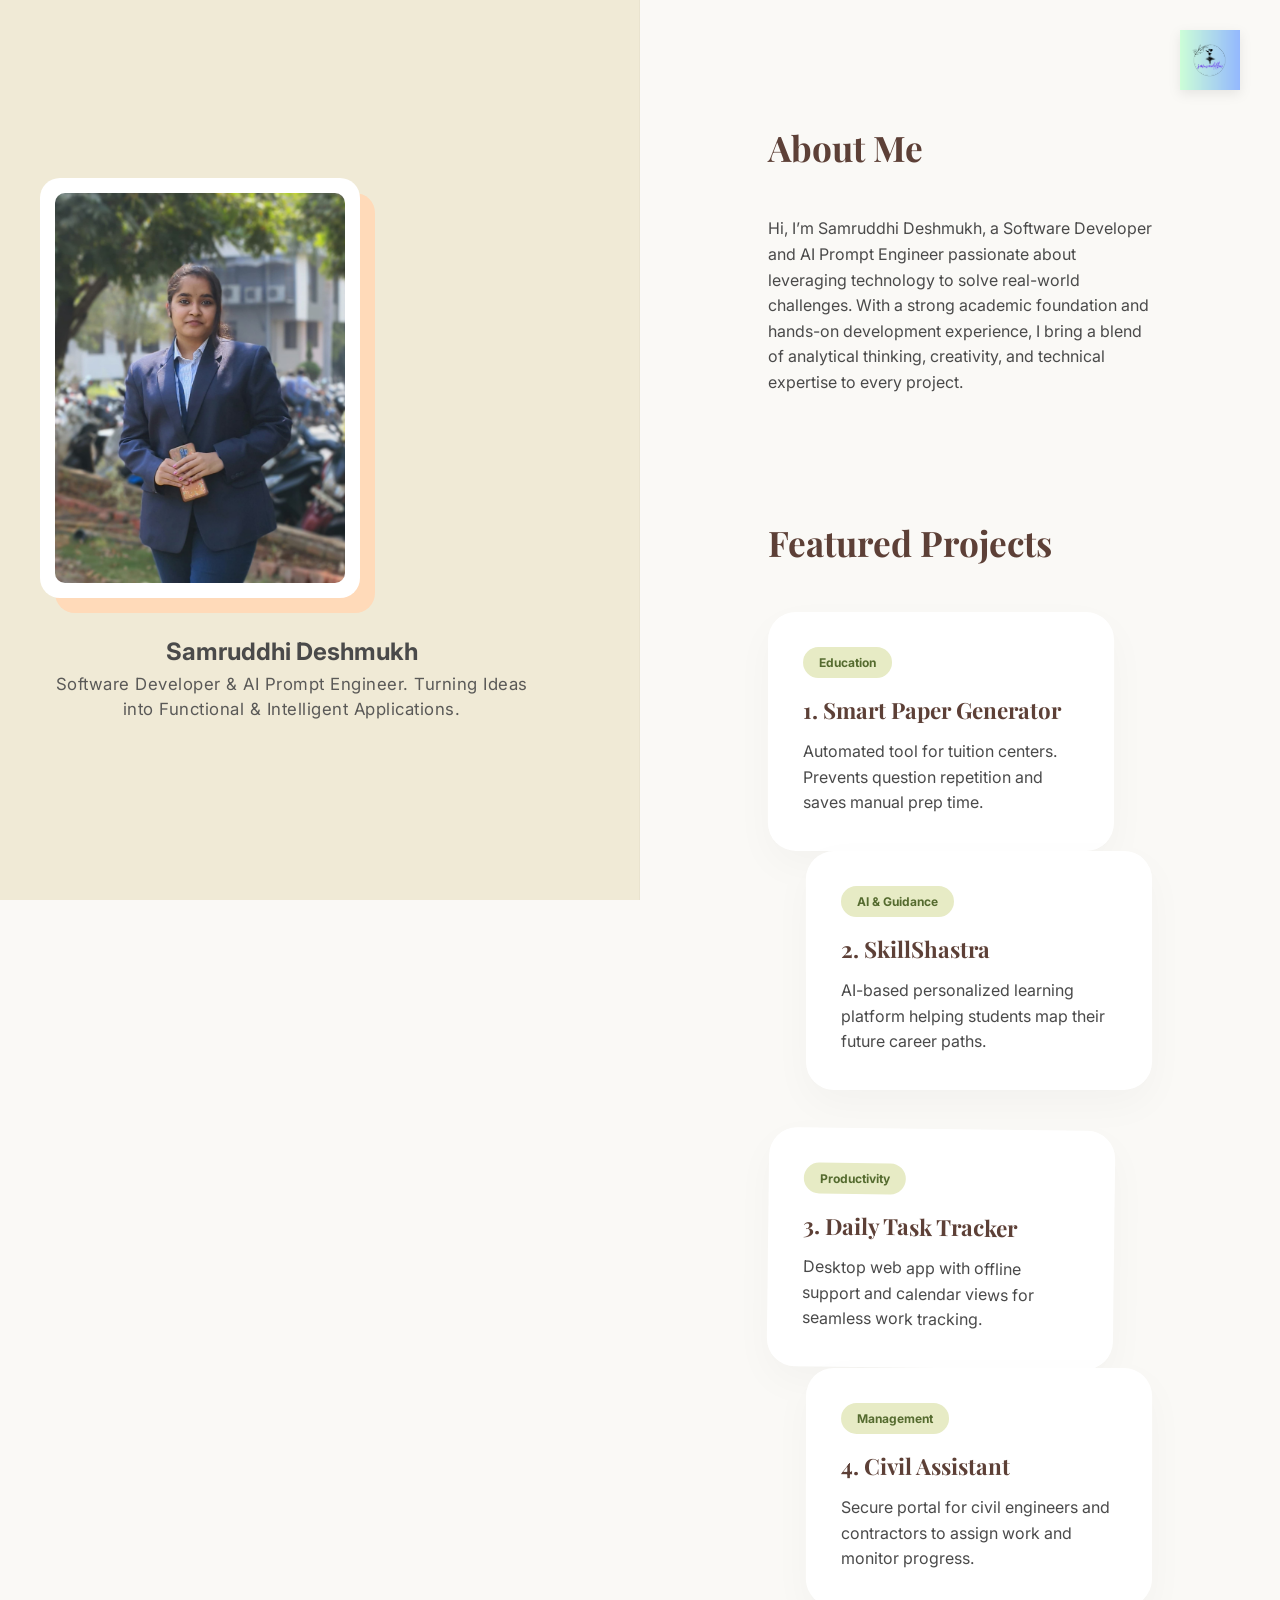
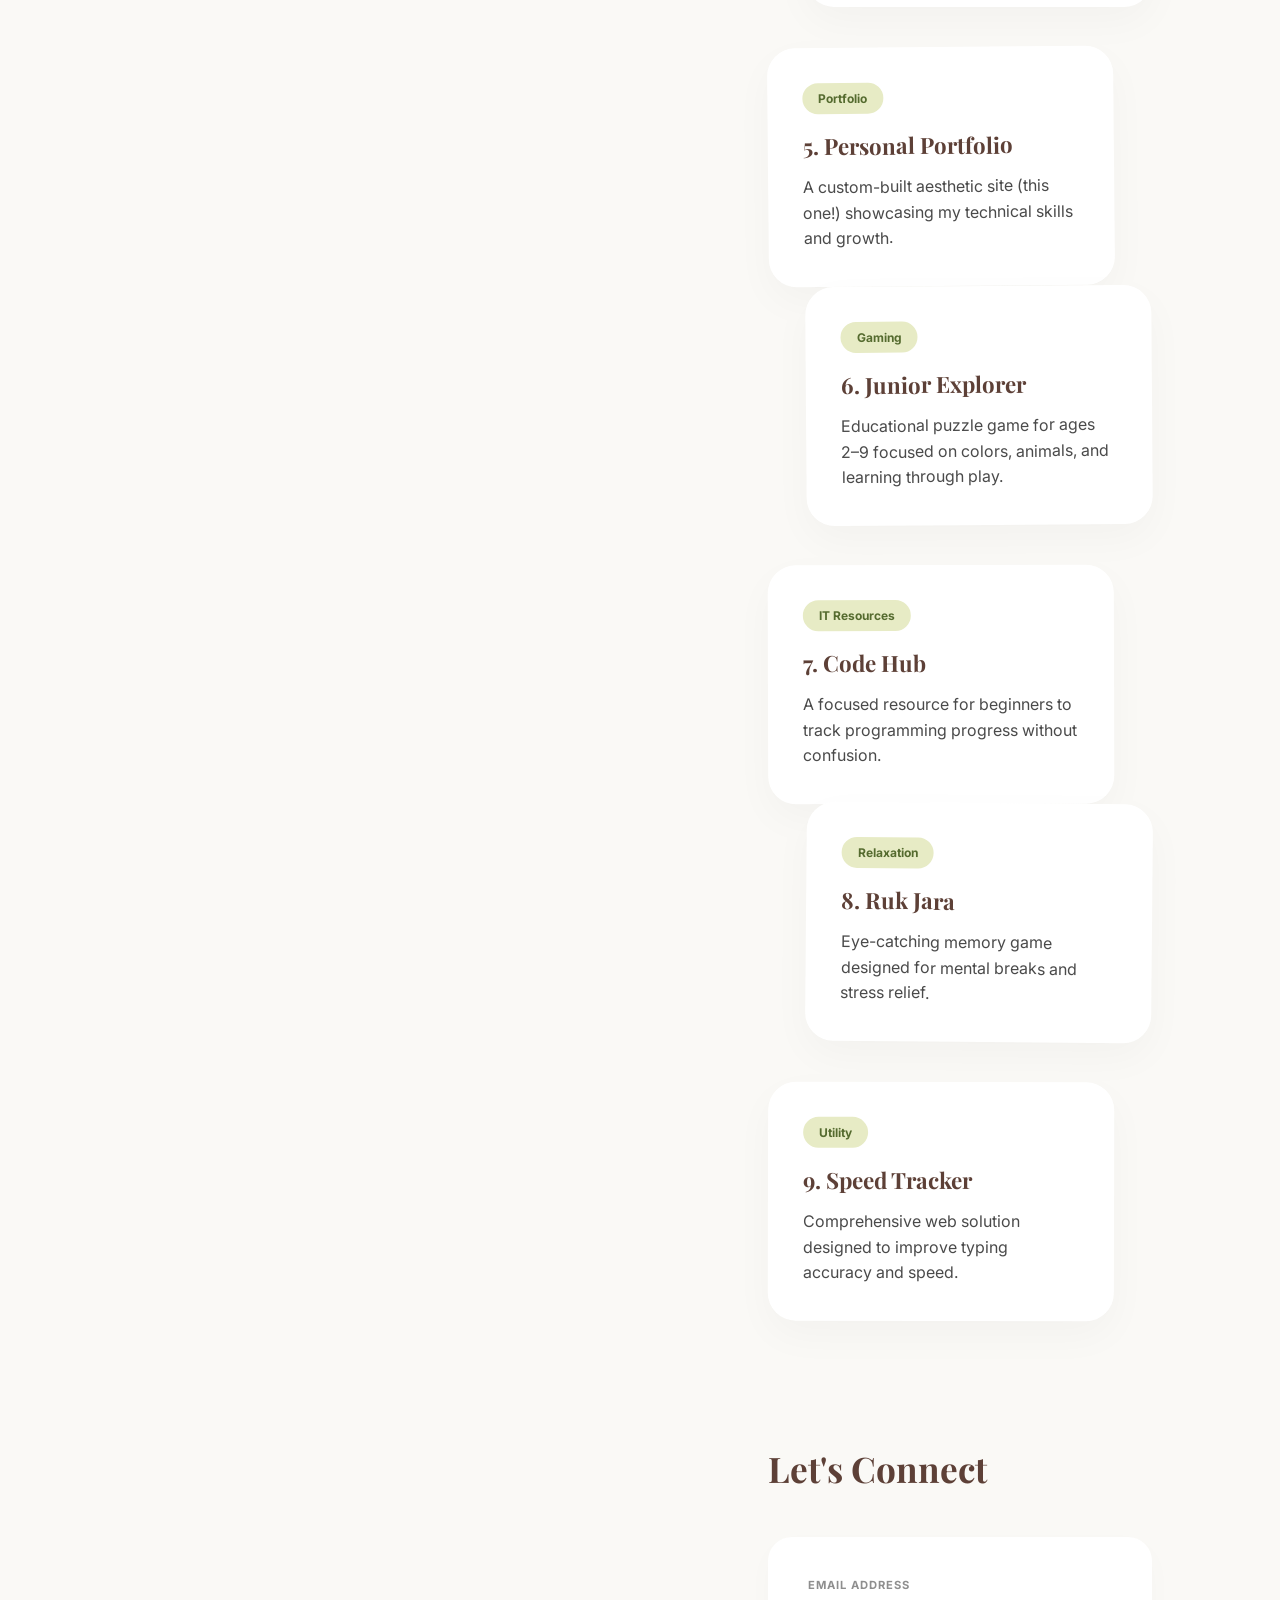
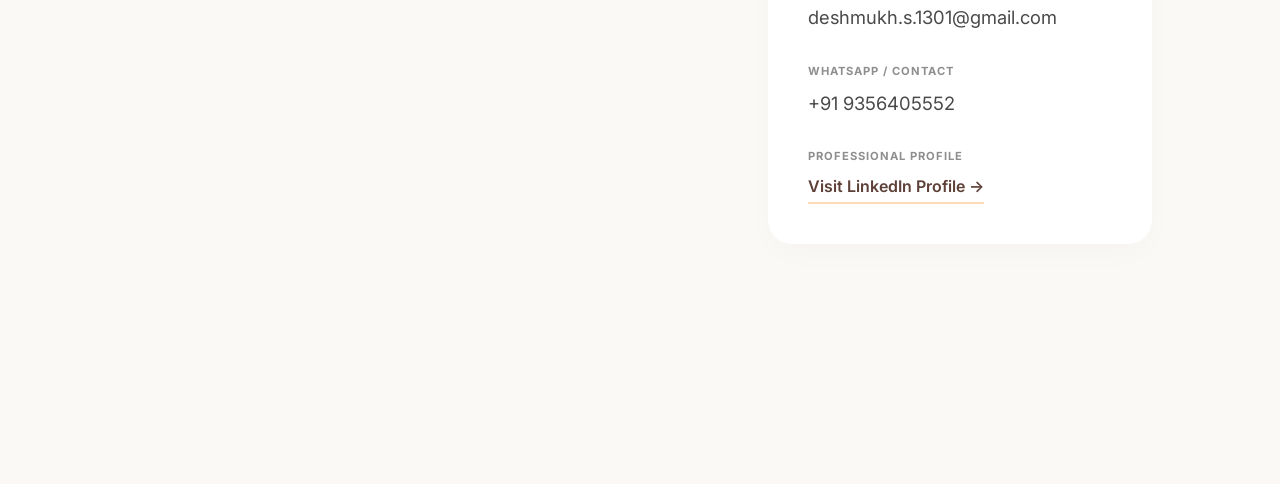
==== index.html @ cfc51403 "Update index.html" ====
<!DOCTYPE html>
<html lang="en">
<head>
    <meta charset="UTF-8">
    <meta name="viewport" content="width=device-width, initial-scale=1.0">

    <!-- SEO Title -->
    <title>Samruddhi Deshmukh | Software Developer & AI Engineer</title>

    <!-- SEO Meta -->
    <meta name="description" content="Samruddhi Deshmukh is a Software Developer and AI Prompt Engineer specializing in MERN stack, web development, and intelligent applications.">
    <meta name="keywords" content="Samruddhi Deshmukh, Software Developer, AI Engineer, MCA Fresher, Portfolio, Pune Developer">

    <!-- Open Graph -->
    <meta property="og:title" content="Samruddhi Deshmukh | Portfolio">
    <meta property="og:description" content="Software Developer & AI Engineer Portfolio">
    <meta property="og:image" content="assets/profile.jpg">
    <meta property="og:type" content="website">
    <meta property="og:url" content="https://samruddhi1301.github.io/portfolio/">

    <!-- Favicon -->
    <link rel="icon" href="assets/logo.png">

    <!-- Fonts -->
    <link href="https://fonts.googleapis.com/css2?family=Inter:wght@300;400;600&family=Playfair+Display:wght@600&display=swap" rel="stylesheet">

    <!-- CSS -->
    <link rel="stylesheet" href="style.css">

    <!-- Google Identity (VERY IMPORTANT) -->
    <script type="application/ld+json">
    {
      "@context": "https://schema.org",
      "@type": "Person",
      "name": "Samruddhi Deshmukh",
      "url": "https://samruddhi1301.github.io/portfolio/",
      "image": "https://samruddhi1301.github.io/portfolio/assets/profile.jpg",
      "sameAs": [
        "https://github.com/samruddhi1301",
        "https://www.linkedin.com/in/samruddhi-deshmukh-898473277/"
      ],
      "jobTitle": "Software Developer & AI Prompt Engineer"
    }
    </script>

</head>

<body>

    <!-- MAIN HEADING (SEO BOOST) -->
    <h1 style="position:absolute; left:-9999px;">
        Samruddhi Deshmukh - Software Developer & AI Prompt Engineer
    </h1>

    <nav class="navbar">
        <img src="assets/logo.png" alt="Samruddhi Deshmukh Logo" class="logo-img">
    </nav>

    <main class="split-container">
        <section class="left-pane">
            <div class="sticky-wrapper">
                <div class="image-frame">
                    <img src="assets/profile.jpg" alt="Samruddhi Deshmukh Profile Photo" class="profile-img">
                </div>
                <div class="intro-content">
                    <h2>Samruddhi Deshmukh</h2>
                    <p class="subtitle">
                        Software Developer & AI Prompt Engineer. Turning Ideas into Functional & Intelligent Applications.
                    </p>
                </div>
            </div>
        </section>

        <section class="right-pane">
            <div class="scroll-content">
                
                <article class="section-block">
                    <h2 class="section-title">About Me</h2>
                    <p class="about-text">
                        Hi, I’m Samruddhi Deshmukh, a Software Developer and AI Prompt Engineer passionate about leveraging technology to solve real-world challenges. 
                        With a strong academic foundation and hands-on development experience, I bring a blend of analytical thinking, creativity, and technical expertise to every project.
                    </p>
                </article>

                <article class="section-block">
                    <h2 class="section-title">Featured Projects</h2>
                    <div class="projects-stack">
                        
                        <div class="floating-card">
                            <span class="tag">Education</span>
                            <h3>1. Smart Paper Generator</h3>
                            <p>Automated tool for tuition centers. Prevents question repetition and saves manual prep time.</p>
                        </div>

                        <div class="floating-card">
                            <span class="tag">AI & Guidance</span>
                            <h3>2. SkillShastra</h3>
                            <p>AI-based personalized learning platform helping students map their future career paths.</p>
                        </div>

                        <div class="floating-card">
                            <span class="tag">Productivity</span>
                            <h3>3. Daily Task Tracker</h3>
                            <p>Desktop web app with offline support and calendar views for seamless work tracking.</p>
                        </div>

                        <div class="floating-card">
                            <span class="tag">Management</span>
                            <h3>4. Civil Assistant</h3>
                            <p>Secure portal for civil engineers and contractors to assign work and monitor progress.</p>
                        </div>

                        <div class="floating-card">
                            <span class="tag">Portfolio</span>
                            <h3>5. Personal Portfolio</h3>
                            <p>A custom-built aesthetic site (this one!) showcasing my technical skills and growth.</p>
                        </div>

                        <div class="floating-card">
                            <span class="tag">Gaming</span>
                            <h3>6. Junior Explorer</h3>
                            <p>Educational puzzle game for ages 2–9 focused on colors, animals, and learning through play.</p>
                        </div>

                        <div class="floating-card">
                            <span class="tag">IT Resources</span>
                            <h3>7. Code Hub</h3>
                            <p>A focused resource for beginners to track programming progress without confusion.</p>
                        </div>

                        <div class="floating-card">
                            <span class="tag">Relaxation</span>
                            <h3>8. Ruk Jara</h3>
                            <p>Eye-catching memory game designed for mental breaks and stress relief.</p>
                        </div>

                        <div class="floating-card">
                            <span class="tag">Utility</span>
                            <h3>9. Speed Tracker</h3>
                            <p>Comprehensive web solution designed to improve typing accuracy and speed.</p>
                        </div>

                    </div>
                </article>

                <article class="section-block contact-section">
                    <h2 class="section-title">Let's Connect</h2>
                    
                    <div class="contact-info-grid">
                        <div class="info-item">
                            <span class="info-label">Email Address</span>
                            <p class="info-value">deshmukh.s.1301@gmail.com</p>
                        </div>

                        <div class="info-item">
                            <span class="info-label">WhatsApp / Contact</span>
                            <p class="info-value">+91 9356405552</p>
                        </div>

                        <div class="info-item">
                            <span class="info-label">Professional Profile</span>
                            <a href="https://www.linkedin.com/in/samruddhi-deshmukh-898473277" target="_blank" class="contact-link">
                                Visit LinkedIn Profile →
                            </a>
                        </div>
                    </div>
                </article>

            </div>
        </section>
    </main>

    <script src="script.js"></script>
</body>
</html>
---- style.css ----
/* --- 1. CONFIGURATION & LOFI PALETTE --- */
:root {
    --bg-light: #FAF9F6;      /* Lofi Off-White */
    --left-pane-bg: #F0EAD6;  /* Soft Eggshell */
    --accent-peach: #FFDAB9;  /* Muted Peach */
    --accent-sage: #E7EBC5;   /* Soft Sage */
    --text-dark: #4A4A4A;     /* Soft Charcoal */
    --text-muted: #8E8E8E;    /* Dusty Gray */
    --white: #ffffff;
    --brown-lofi: #5D4037;    /* Coffee Brown for Titles */
}

/* --- 2. GLOBAL RESET & BASE STYLES --- */
* { 
    margin: 0; 
    padding: 0; 
    box-sizing: border-box; 
}

body {
    font-family: 'Inter', sans-serif;
    background-color: var(--bg-light);
    color: var(--text-dark);
    line-height: 1.6;
    overflow-x: hidden;
}

/* Subtle Paper Texture Overlay */
body::before {
    content: "";
    position: fixed;
    top: 0; left: 0;
    width: 100%; height: 100%;
    opacity: 0.04;
    pointer-events: none;
    background-image: url('https://www.transparenttextures.com/patterns/p6.png'); 
    z-index: 9999;
}

/* Custom Scrollbar */
::-webkit-scrollbar { width: 8px; }
::-webkit-scrollbar-track { background: var(--bg-light); }
::-webkit-scrollbar-thumb { 
    background: var(--accent-peach); 
    border-radius: 10px; 
}

/* --- 3. NAVIGATION & LOGO --- */
.navbar {
    position: fixed;
    top: 30px;
    right: 40px;
    z-index: 1000;
}

.logo-img { 
    height: 60px; 
    width: auto; 
    filter: drop-shadow(0 4px 6px rgba(0,0,0,0.08));
    transition: transform 0.3s ease;
}

.logo-img:hover { transform: scale(1.05); }

/* --- 4. SPLIT LAYOUT ENGINE --- */
.split-container { display: flex; }

.left-pane {
    width: 50%;
    height: 100vh;
    background-color: var(--left-pane-bg);
    position: sticky;
    top: 0;
    display: flex;
    flex-direction: column;
    /* FIXED: Centering both directions */
    align-items: center;     
    justify-content: center; 
    border-right: 1px solid rgba(0,0,0,0.03);
    padding: 40px;
}

.right-pane { 
    width: 50%; 
    padding: 120px 10%; 
    background-color: var(--bg-light);
}

/* --- 5. VISUALS & INTRO --- */
.image-frame {
    width: 320px;
    height: 420px;
    background: var(--white);
    padding: 15px;
    border-radius: 20px;
    /* FIXED: Softer shadow for cleaner aesthetic */
    box-shadow: 15px 15px 0px var(--accent-peach); 
    margin-bottom: 35px;
}

.profile-img { 
    width: 100%; 
    height: 100%; 
    object-fit: cover; 
    border-radius: 10px;
    display: block;
}

.intro-content {
    /* FIXED: Centers text alignment under centered image */
    text-align: center;
    max-width: 90%;
}

.intro-content h1 { 
    font-family: 'Playfair Display', serif; 
    font-size: 2.8rem; 
    color: var(--brown-lofi);
    margin-bottom: 15px;
}

.subtitle { 
    color: var(--text-dark); 
    letter-spacing: 0.5px; 
    font-size: 1.05rem; 
    /* FIXED: Removed Uppercase for better flow */
    text-transform: none; 
    line-height: 1.5;
    opacity: 0.9;
}

/* --- 6. FLOATING CARDS STACK --- */
.section-block { margin-bottom: 120px; }

.section-title { 
    font-family: 'Playfair Display', serif; 
    font-size: 2.2rem; 
    margin-bottom: 40px;
    color: var(--brown-lofi);
}

.projects-stack { 
    display: flex; 
    flex-direction: column; 
    gap: 40px; 
}

.floating-card {
    background: var(--white);
    padding: 35px;
    border-radius: 28px;
    box-shadow: 0 15px 40px rgba(0,0,0,0.03);
    opacity: 0; 
    transform: translateY(40px);
    transition: all 0.9s cubic-bezier(0.17, 0.67, 0.83, 0.67);
    position: relative;
    z-index: 1;
}

/* Staggered Zig-Zag Alignment */
.floating-card:nth-child(odd) {
    align-self: flex-start;
    width: 90%;
}

.floating-card:nth-child(even) {
    align-self: flex-end;
    width: 90%;
    margin-top: -40px; 
}

/* Hover & Active States */
.floating-card.active { 
    opacity: 1; 
    transform: translateY(0); 
}

.floating-card:hover {
    z-index: 20;
    box-shadow: 0 20px 50px rgba(0,0,0,0.07);
    transform: scale(1.02) !important; 
}

.tag {
    background: var(--accent-sage);
    color: #556B2F;
    font-size: 0.75rem;
    font-weight: 700;
    padding: 6px 16px;
    border-radius: 50px;
    display: inline-block;
    margin-bottom: 15px;
}

.floating-card h3 {
    font-family: 'Playfair Display', serif;
    font-size: 1.4rem;
    margin-bottom: 10px;
    color: var(--brown-lofi);
}

/* --- 7. CONTACT & INFO --- */
.contact-info-grid {
    background: var(--white);
    padding: 40px;
    border-radius: 24px;
    box-shadow: 0 10px 30px rgba(0,0,0,0.02);
    display: flex;
    flex-direction: column;
    gap: 30px;
}

.info-item { display: flex; flex-direction: column; gap: 8px; }

.info-label { 
    font-size: 0.7rem; 
    text-transform: uppercase; 
    font-weight: 700; 
    color: var(--text-muted); 
    letter-spacing: 1px;
}

.info-value { 
    font-size: 1.15rem; 
    color: var(--text-dark); 
}

.contact-link {
    text-decoration: none;
    color: var(--brown-lofi);
    font-weight: 600;
    border-bottom: 2px solid var(--accent-peach);
    width: fit-content;
    transition: all 0.3s ease;
    padding-bottom: 2px;
}

.contact-link:hover { 
    background: var(--accent-peach); 
    padding: 2px 10px;
    border-radius: 4px;
}

/* --- 8. RESPONSIVE QUERIES --- */
@media (max-width: 1024px) {
    .right-pane { padding: 100px 5%; }
}

@media (max-width: 900px) {
    .split-container { flex-direction: column; }
    .left-pane { 
        width: 100%; 
        height: auto; 
        position: relative; 
        padding: 80px 20px; 
    }
    .right-pane { 
        width: 100%; 
        padding: 60px 20px; 
    }
    .image-frame { width: 280px; height: 360px; }
    .floating-card { width: 100% !important; margin-top: 0 !important; }
}
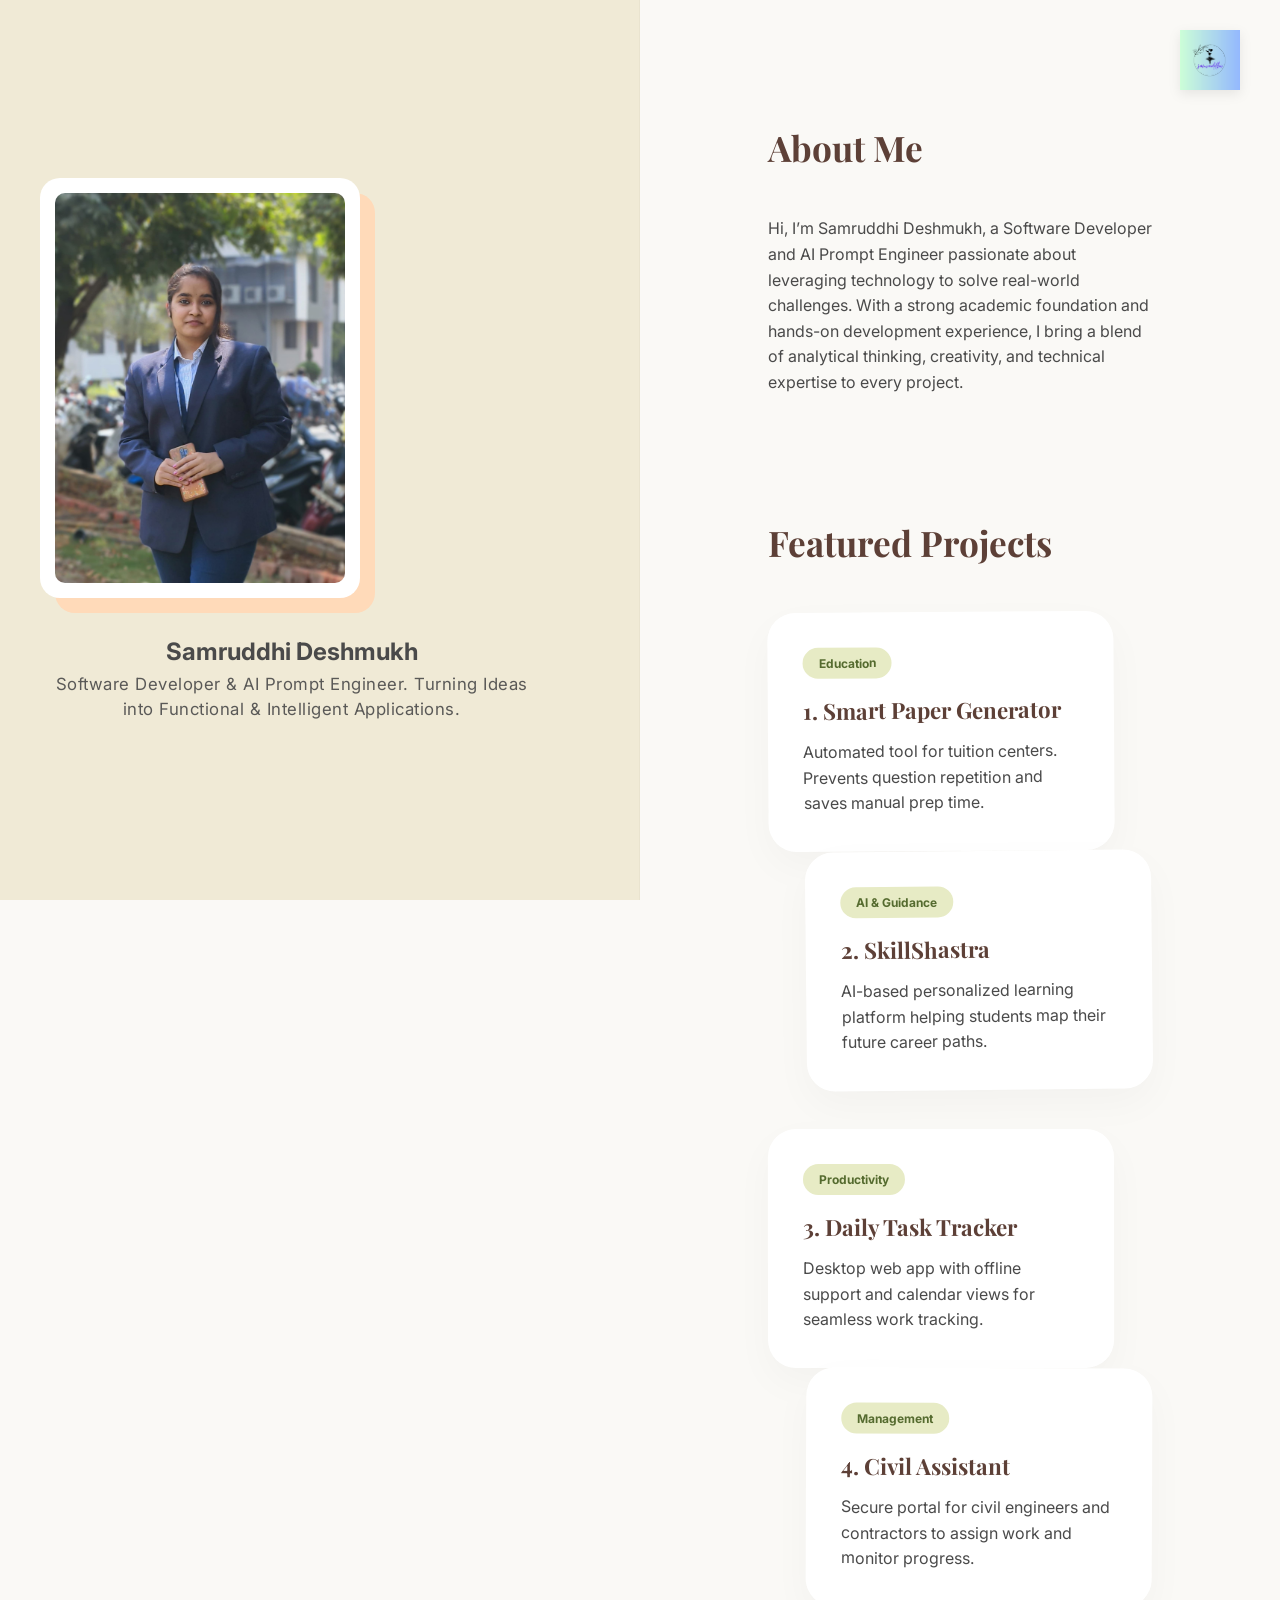
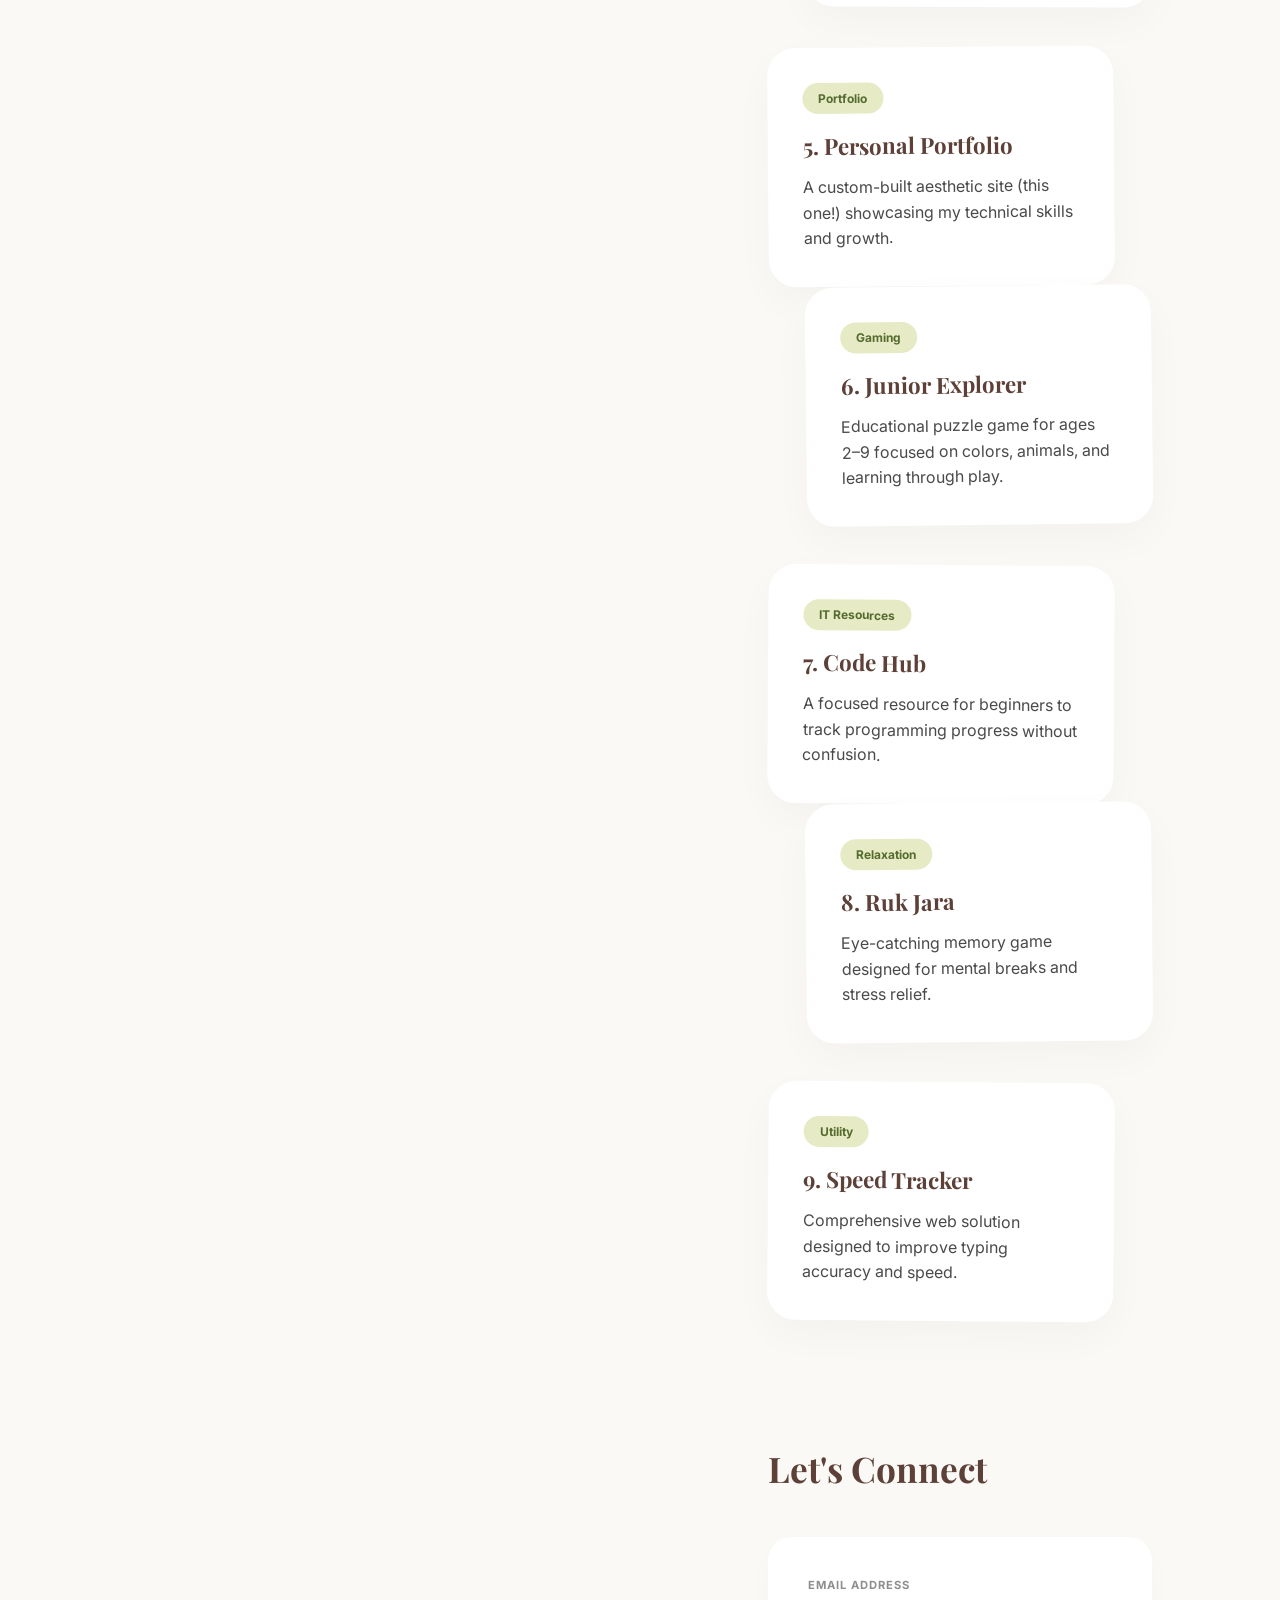
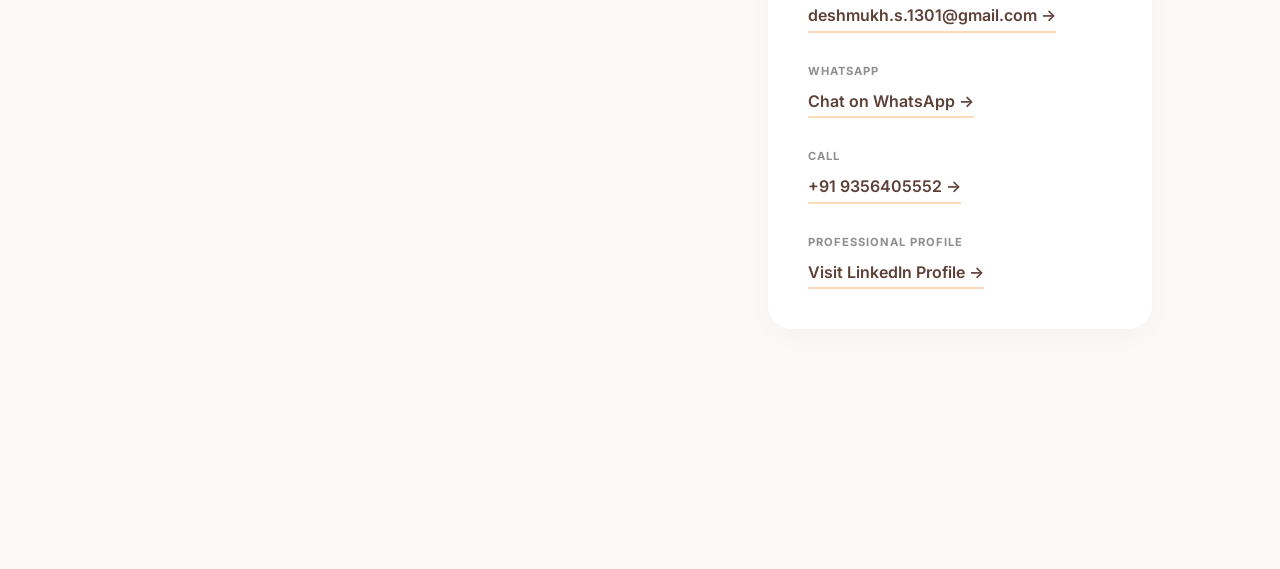
==== commit 2b772e63: "Update index.html" ====
--- a/index.html
+++ b/index.html
@@ -148,14 +148,25 @@
                     
                     <div class="contact-info-grid">
                         <div class="info-item">
-                            <span class="info-label">Email Address</span>
-                            <p class="info-value">deshmukh.s.1301@gmail.com</p>
-                        </div>
+    <span class="info-label">Email Address</span>
+    <a href="mailto:deshmukh.s.1301@gmail.com" class="contact-link">
+        deshmukh.s.1301@gmail.com →
+    </a>
+</div>
 
-                        <div class="info-item">
-                            <span class="info-label">WhatsApp / Contact</span>
-                            <p class="info-value">+91 9356405552</p>
-                        </div>
+<div class="info-item">
+    <span class="info-label">WhatsApp</span>
+    <a href="https://wa.me/919356405552" target="_blank" class="contact-link">
+        Chat on WhatsApp →
+    </a>
+</div>
+
+<div class="info-item">
+    <span class="info-label">Call</span>
+    <a href="tel:+919356405552" class="contact-link">
+        +91 9356405552 →
+    </a>
+</div>
 
                         <div class="info-item">
                             <span class="info-label">Professional Profile</span>
--- a/style.css
+++ b/style.css
@@ -260,4 +260,4 @@
     }
     .image-frame { width: 280px; height: 360px; }
     .floating-card { width: 100% !important; margin-top: 0 !important; }
-}+}
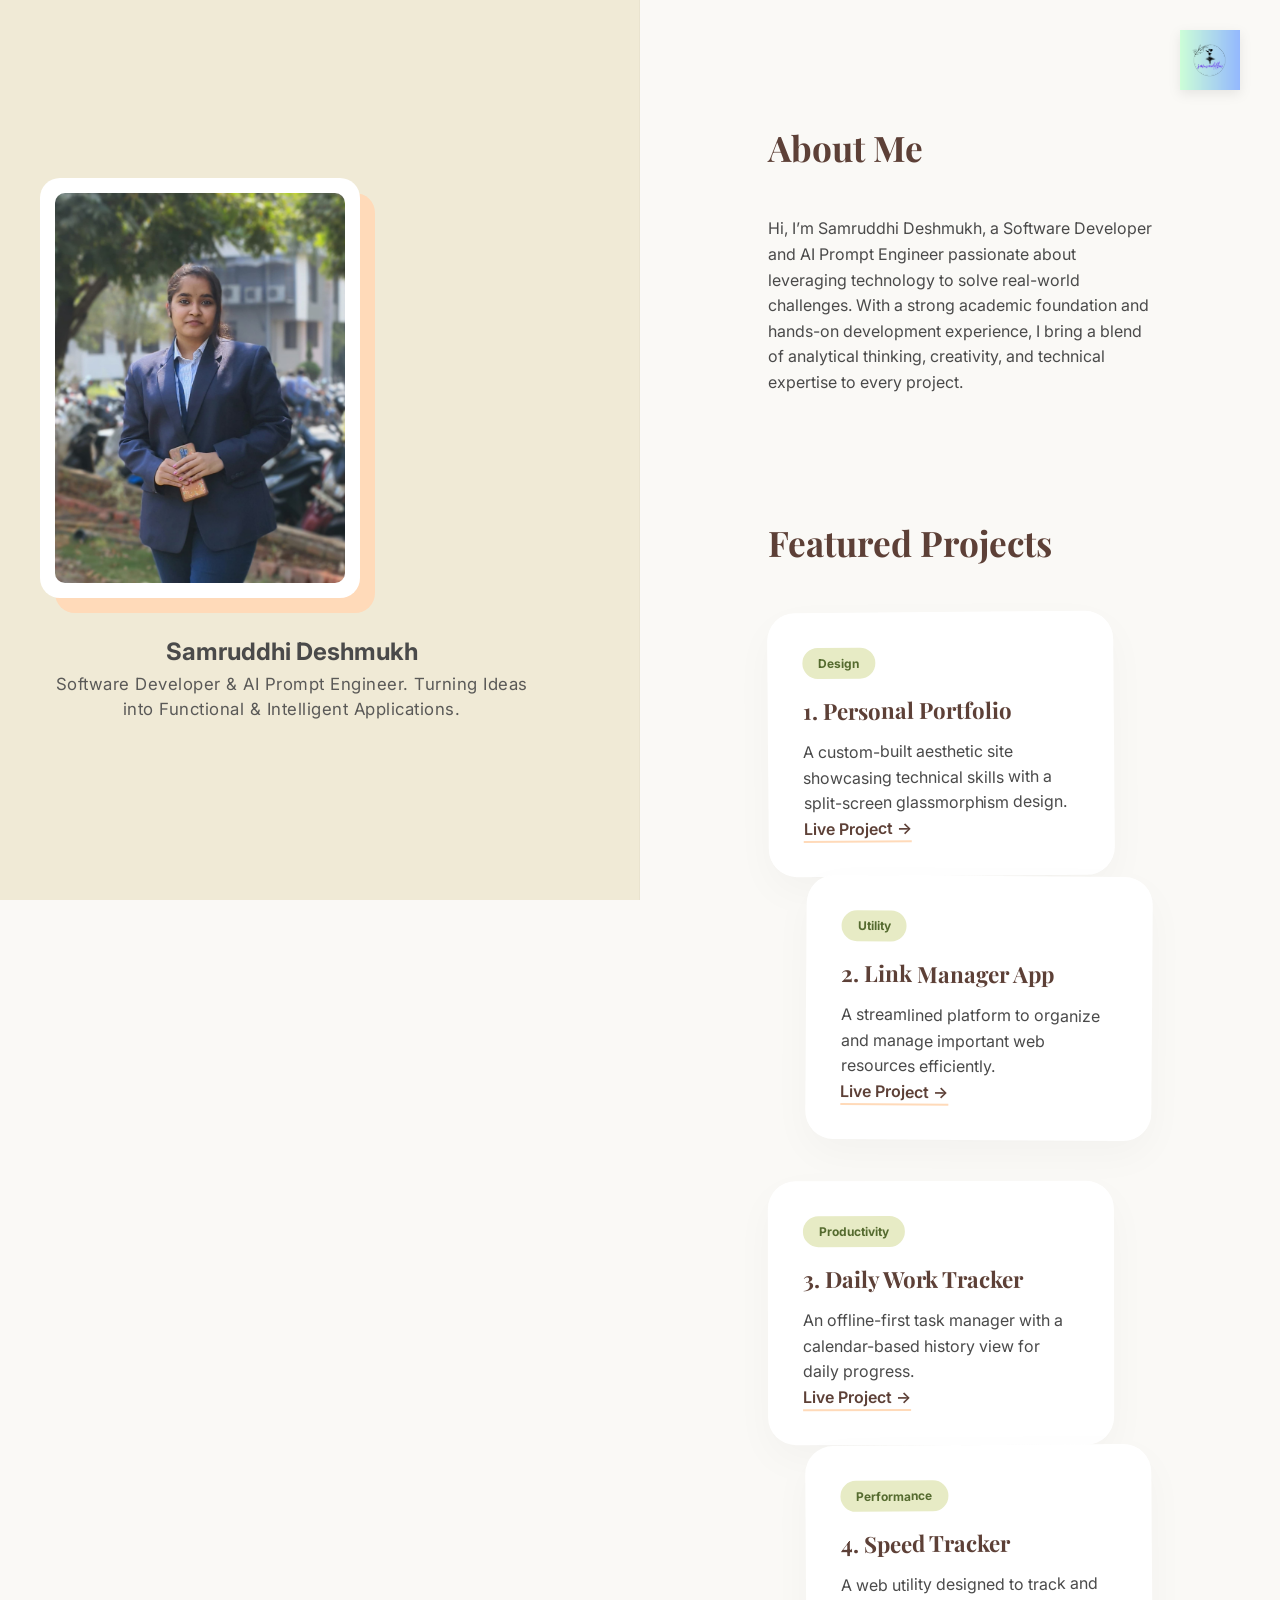
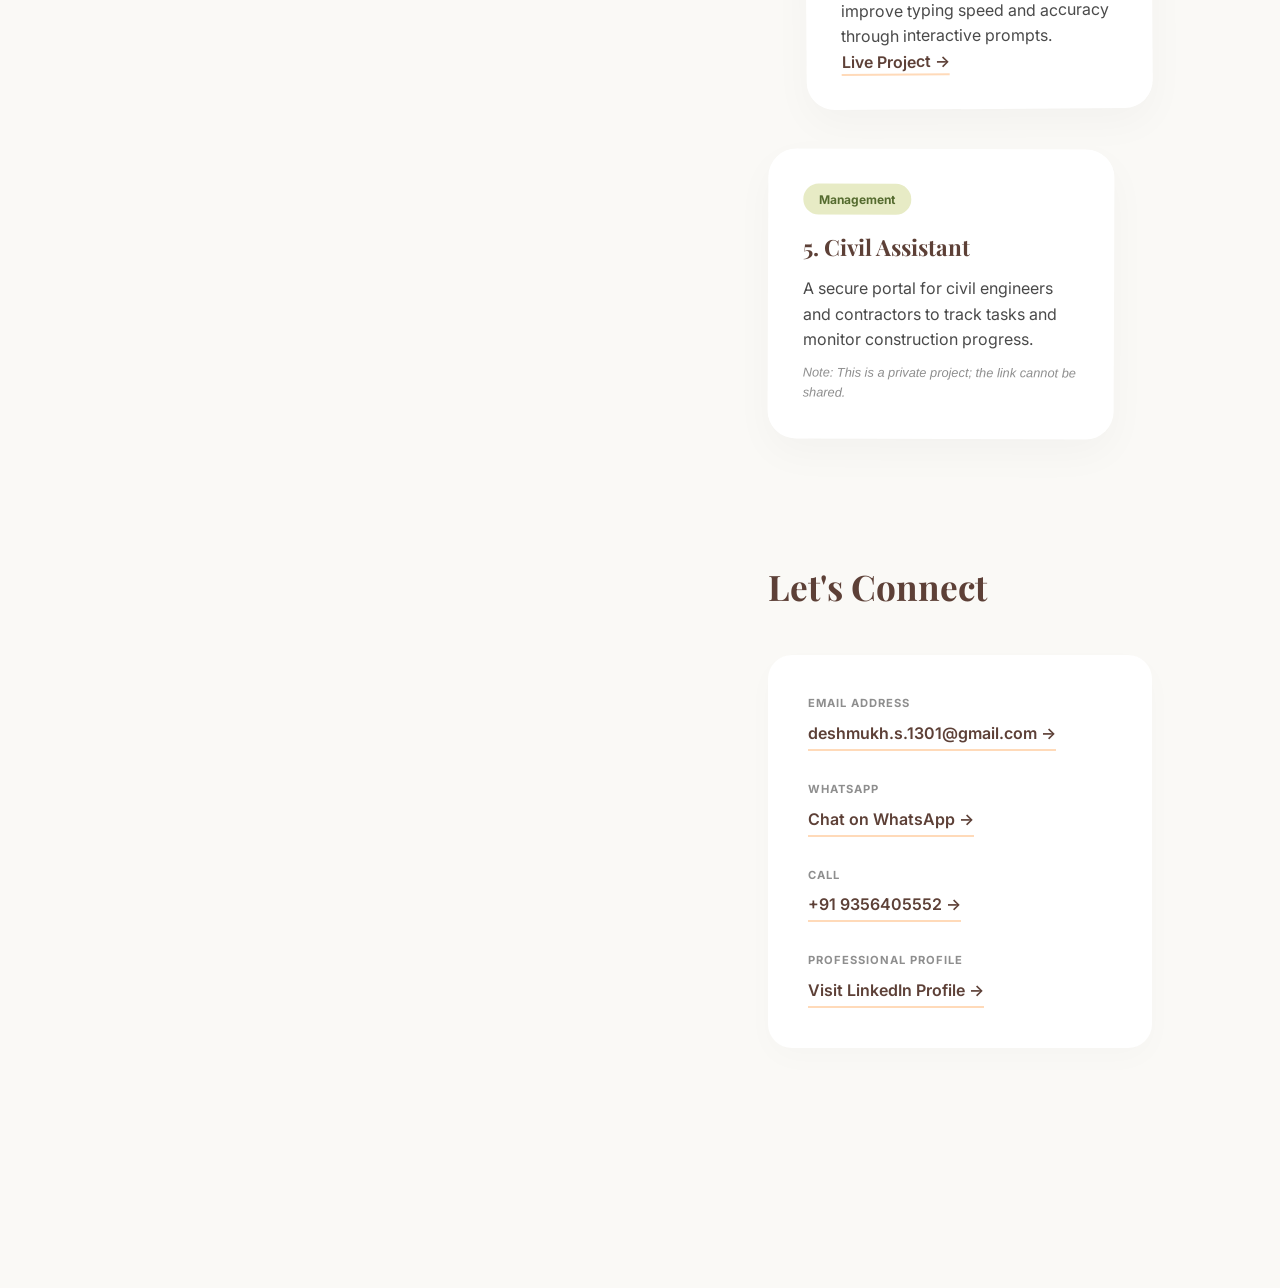
==== commit 503feca2: "Update index.html" ====
--- a/index.html
+++ b/index.html
@@ -4,30 +4,23 @@
     <meta charset="UTF-8">
     <meta name="viewport" content="width=device-width, initial-scale=1.0">
 
-    <!-- SEO Title -->
     <title>Samruddhi Deshmukh | Software Developer & AI Engineer</title>
 
-    <!-- SEO Meta -->
     <meta name="description" content="Samruddhi Deshmukh is a Software Developer and AI Prompt Engineer specializing in MERN stack, web development, and intelligent applications.">
     <meta name="keywords" content="Samruddhi Deshmukh, Software Developer, AI Engineer, MCA Fresher, Portfolio, Pune Developer">
 
-    <!-- Open Graph -->
     <meta property="og:title" content="Samruddhi Deshmukh | Portfolio">
     <meta property="og:description" content="Software Developer & AI Engineer Portfolio">
     <meta property="og:image" content="assets/profile.jpg">
     <meta property="og:type" content="website">
     <meta property="og:url" content="https://samruddhi1301.github.io/portfolio/">
 
-    <!-- Favicon -->
     <link rel="icon" href="assets/logo.png">
 
-    <!-- Fonts -->
     <link href="https://fonts.googleapis.com/css2?family=Inter:wght@300;400;600&family=Playfair+Display:wght@600&display=swap" rel="stylesheet">
 
-    <!-- CSS -->
     <link rel="stylesheet" href="style.css">
 
-    <!-- Google Identity (VERY IMPORTANT) -->
     <script type="application/ld+json">
     {
       "@context": "https://schema.org",
@@ -42,12 +35,10 @@
       "jobTitle": "Software Developer & AI Prompt Engineer"
     }
     </script>
-
 </head>
 
 <body>
 
-    <!-- MAIN HEADING (SEO BOOST) -->
     <h1 style="position:absolute; left:-9999px;">
         Samruddhi Deshmukh - Software Developer & AI Prompt Engineer
     </h1>
@@ -87,57 +78,40 @@
                     <div class="projects-stack">
                         
                         <div class="floating-card">
-                            <span class="tag">Education</span>
-                            <h3>1. Smart Paper Generator</h3>
-                            <p>Automated tool for tuition centers. Prevents question repetition and saves manual prep time.</p>
+                            <span class="tag">Design</span>
+                            <h3>1. Personal Portfolio</h3>
+                            <p>A custom-built aesthetic site showcasing technical skills with a split-screen glassmorphism design.</p>
+                            <a href="https://samruddhi1301.github.io/portfolio/" class="contact-link">Live Project →</a>
                         </div>
 
                         <div class="floating-card">
-                            <span class="tag">AI & Guidance</span>
-                            <h3>2. SkillShastra</h3>
-                            <p>AI-based personalized learning platform helping students map their future career paths.</p>
+                            <span class="tag">Utility</span>
+                            <h3>2. Link Manager App</h3>
+                            <p>A streamlined platform to organize and manage important web resources efficiently.</p>
+                            <a href="https://samruddhi1301.github.io/link-manager-app/" target="_blank" class="contact-link">Live Project →</a>
                         </div>
 
                         <div class="floating-card">
                             <span class="tag">Productivity</span>
-                            <h3>3. Daily Task Tracker</h3>
-                            <p>Desktop web app with offline support and calendar views for seamless work tracking.</p>
+                            <h3>3. Daily Work Tracker</h3>
+                            <p>An offline-first task manager with a calendar-based history view for daily progress.</p>
+                            <a href="https://samruddhi1301.github.io/daily-work-tracker/" target="_blank" class="contact-link">Live Project →</a>
+                        </div>
+
+                        <div class="floating-card">
+                            <span class="tag">Performance</span>
+                            <h3>4. Speed Tracker</h3>
+                            <p>A web utility designed to track and improve typing speed and accuracy through interactive prompts.</p>
+                            <a href="https://speed-tracker-34vs.onrender.com/" target="_blank" class="contact-link">Live Project →</a>
                         </div>
 
                         <div class="floating-card">
                             <span class="tag">Management</span>
-                            <h3>4. Civil Assistant</h3>
-                            <p>Secure portal for civil engineers and contractors to assign work and monitor progress.</p>
-                        </div>
-
-                        <div class="floating-card">
-                            <span class="tag">Portfolio</span>
-                            <h3>5. Personal Portfolio</h3>
-                            <p>A custom-built aesthetic site (this one!) showcasing my technical skills and growth.</p>
-                        </div>
-
-                        <div class="floating-card">
-                            <span class="tag">Gaming</span>
-                            <h3>6. Junior Explorer</h3>
-                            <p>Educational puzzle game for ages 2–9 focused on colors, animals, and learning through play.</p>
-                        </div>
-
-                        <div class="floating-card">
-                            <span class="tag">IT Resources</span>
-                            <h3>7. Code Hub</h3>
-                            <p>A focused resource for beginners to track programming progress without confusion.</p>
-                        </div>
-
-                        <div class="floating-card">
-                            <span class="tag">Relaxation</span>
-                            <h3>8. Ruk Jara</h3>
-                            <p>Eye-catching memory game designed for mental breaks and stress relief.</p>
-                        </div>
-
-                        <div class="floating-card">
-                            <span class="tag">Utility</span>
-                            <h3>9. Speed Tracker</h3>
-                            <p>Comprehensive web solution designed to improve typing accuracy and speed.</p>
+                            <h3>5. Civil Assistant</h3>
+                            <p>A secure portal for civil engineers and contractors to track tasks and monitor construction progress.</p>
+                            <p style="font-size: 0.8rem; color: var(--text-muted); margin-top: 10px; font-style: italic;">
+                                Note: This is a private project; the link cannot be shared.
+                            </p>
                         </div>
 
                     </div>
@@ -148,25 +122,25 @@
                     
                     <div class="contact-info-grid">
                         <div class="info-item">
-    <span class="info-label">Email Address</span>
-    <a href="mailto:deshmukh.s.1301@gmail.com" class="contact-link">
-        deshmukh.s.1301@gmail.com →
-    </a>
-</div>
+                            <span class="info-label">Email Address</span>
+                            <a href="mailto:deshmukh.s.1301@gmail.com" class="contact-link">
+                                deshmukh.s.1301@gmail.com →
+                            </a>
+                        </div>
 
-<div class="info-item">
-    <span class="info-label">WhatsApp</span>
-    <a href="https://wa.me/919356405552" target="_blank" class="contact-link">
-        Chat on WhatsApp →
-    </a>
-</div>
+                        <div class="info-item">
+                            <span class="info-label">WhatsApp</span>
+                            <a href="https://wa.me/919356405552" target="_blank" class="contact-link">
+                                Chat on WhatsApp →
+                            </a>
+                        </div>
 
-<div class="info-item">
-    <span class="info-label">Call</span>
-    <a href="tel:+919356405552" class="contact-link">
-        +91 9356405552 →
-    </a>
-</div>
+                        <div class="info-item">
+                            <span class="info-label">Call</span>
+                            <a href="tel:+919356405552" class="contact-link">
+                                +91 9356405552 →
+                            </a>
+                        </div>
 
                         <div class="info-item">
                             <span class="info-label">Professional Profile</span>
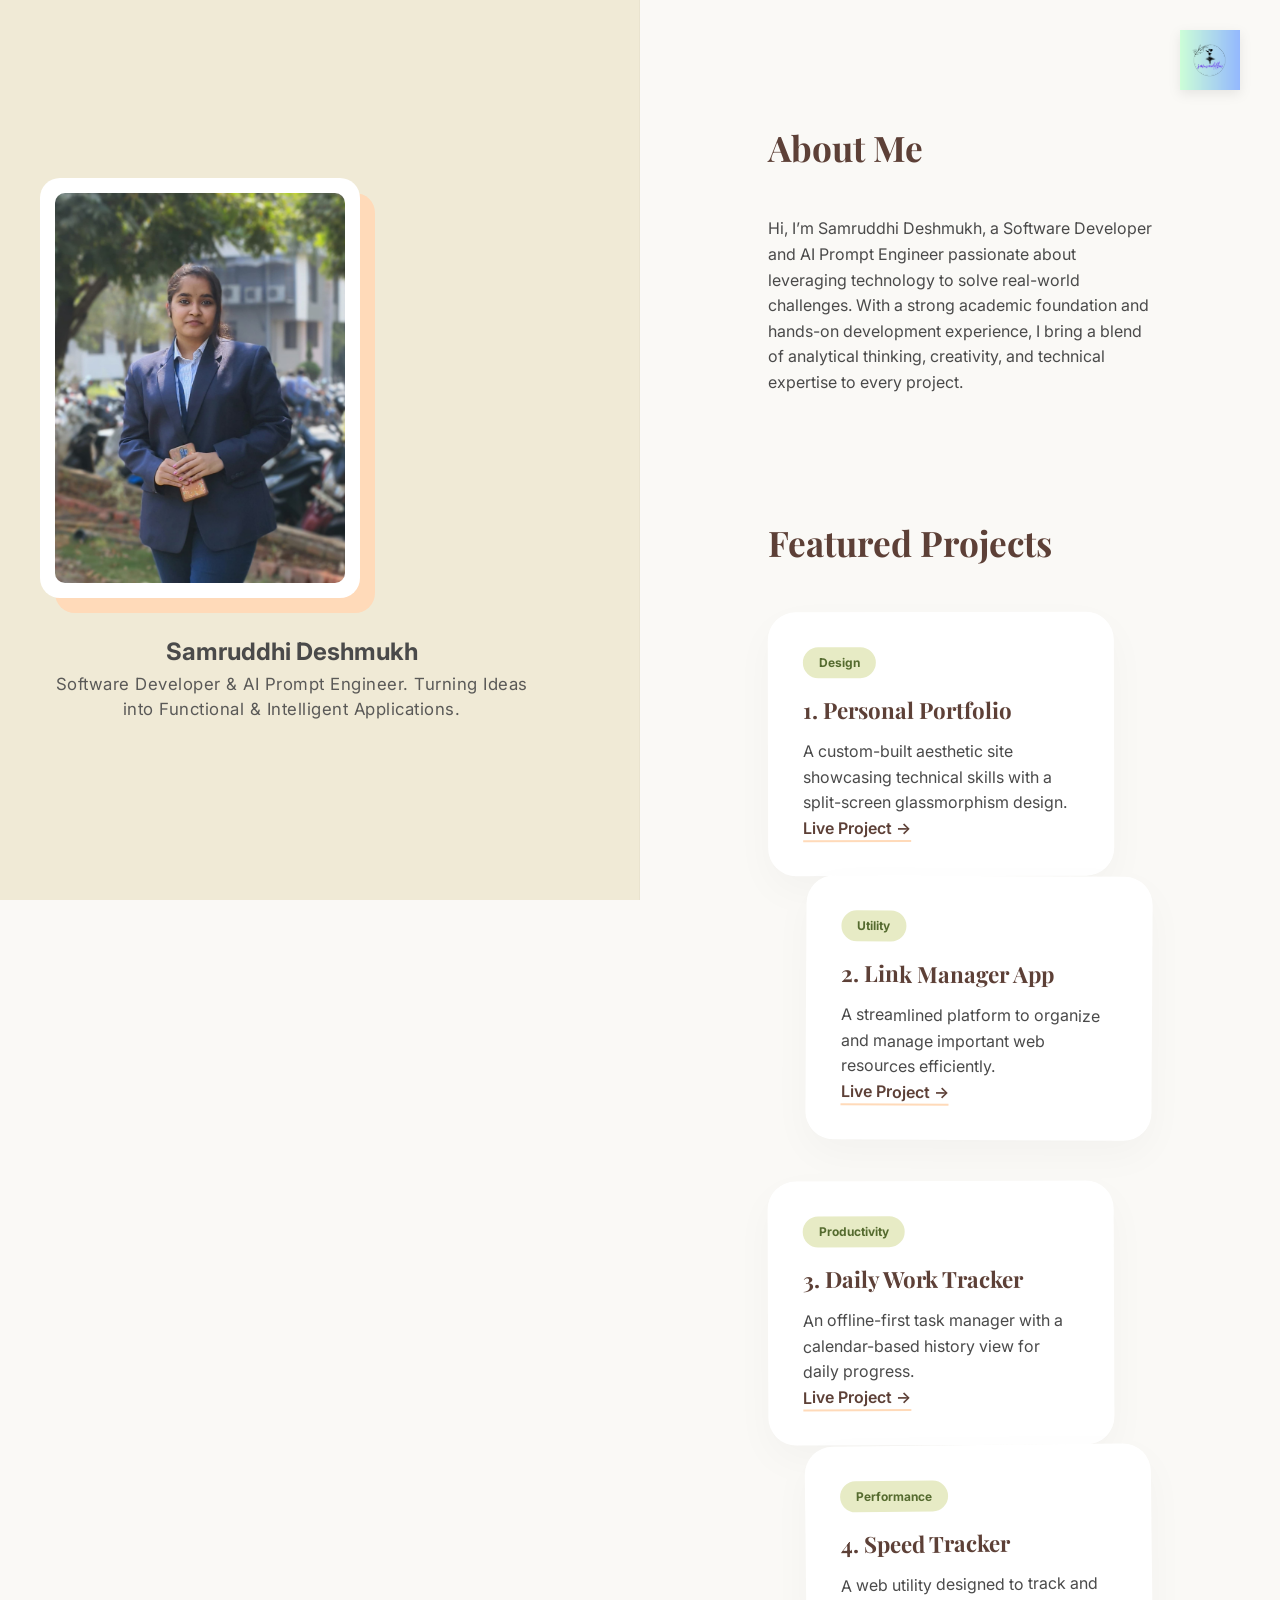
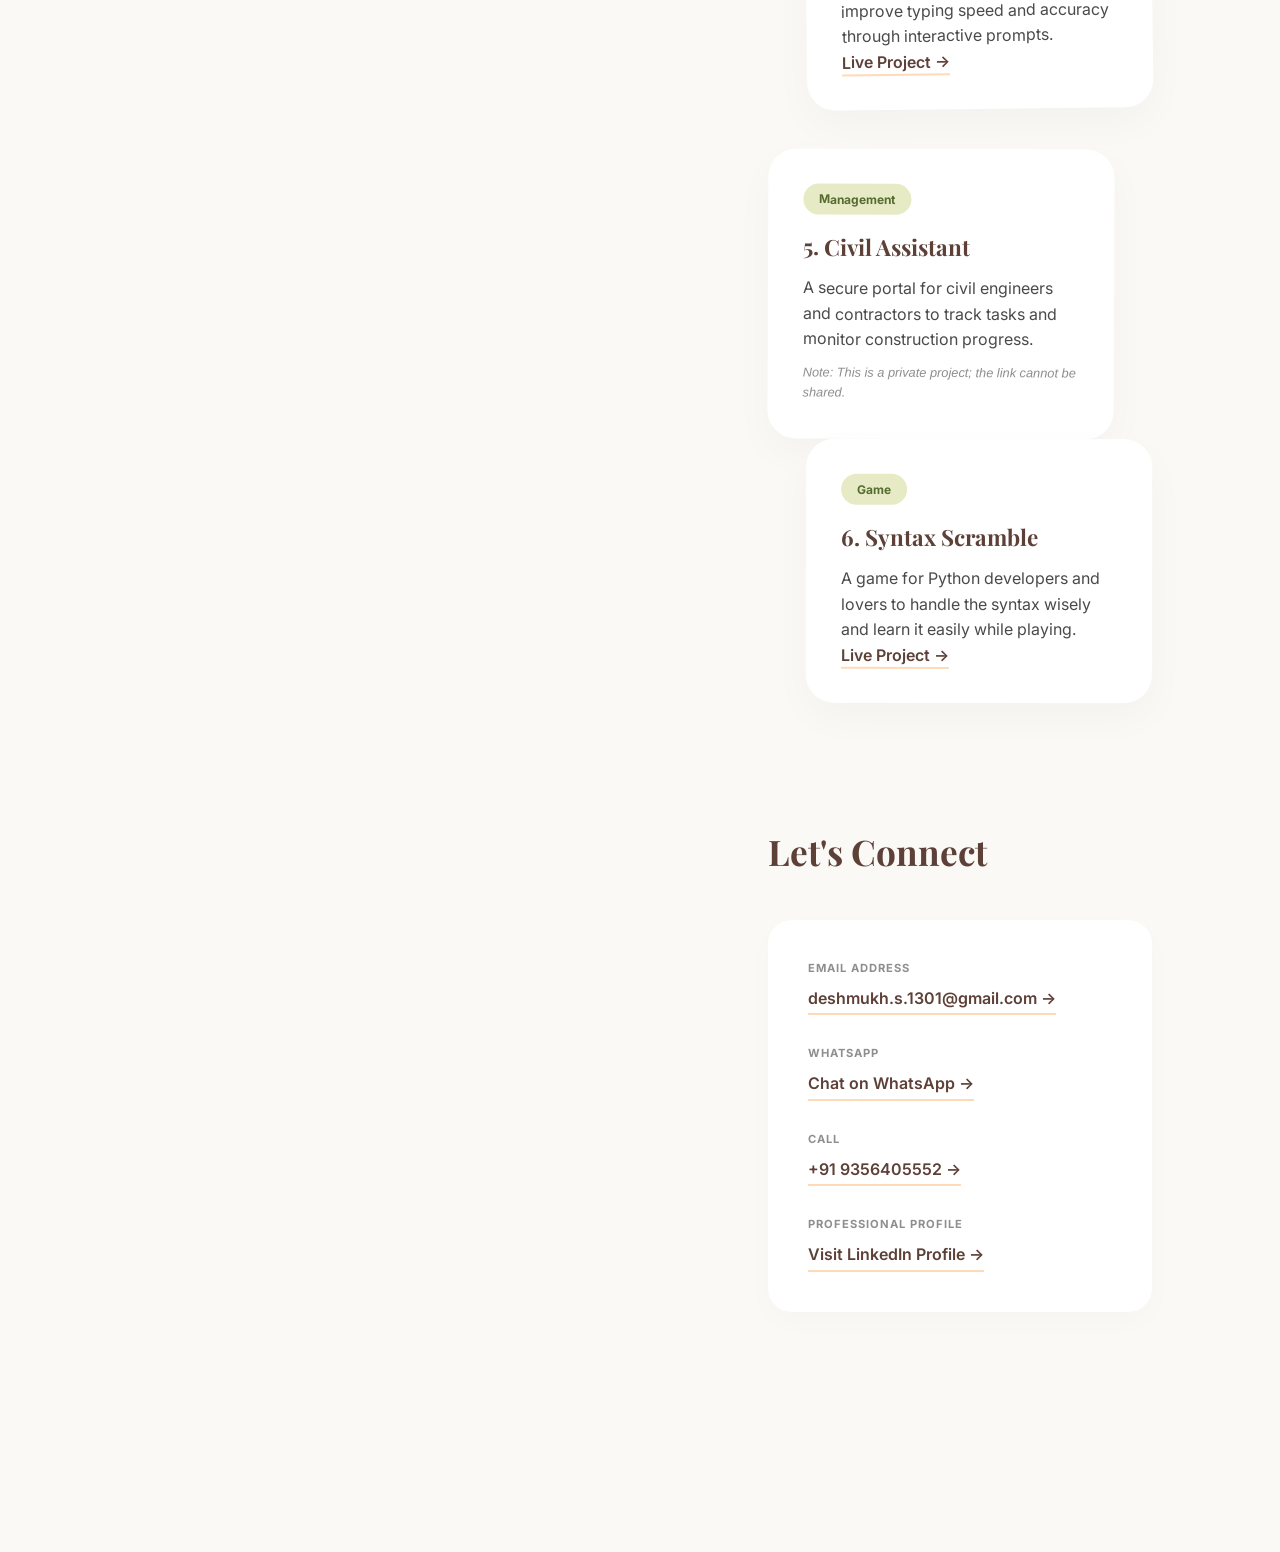
==== commit 112f8c2e: "Update index.html" ====
--- a/index.html
+++ b/index.html
@@ -114,6 +114,13 @@
                             </p>
                         </div>
 
+                        <div class="floating-card">
+    <span class="tag">Game</span>
+    <h3>6. Syntax Scramble</h3>
+    <p>A game for Python developers and lovers to handle the syntax wisely and learn it easily while playing.</p>
+    <a href="https://syntax-scramble-cig2.onrender.com/" target="_blank" class="contact-link">Live Project →</a>
+</div>
+
                     </div>
                 </article>
 
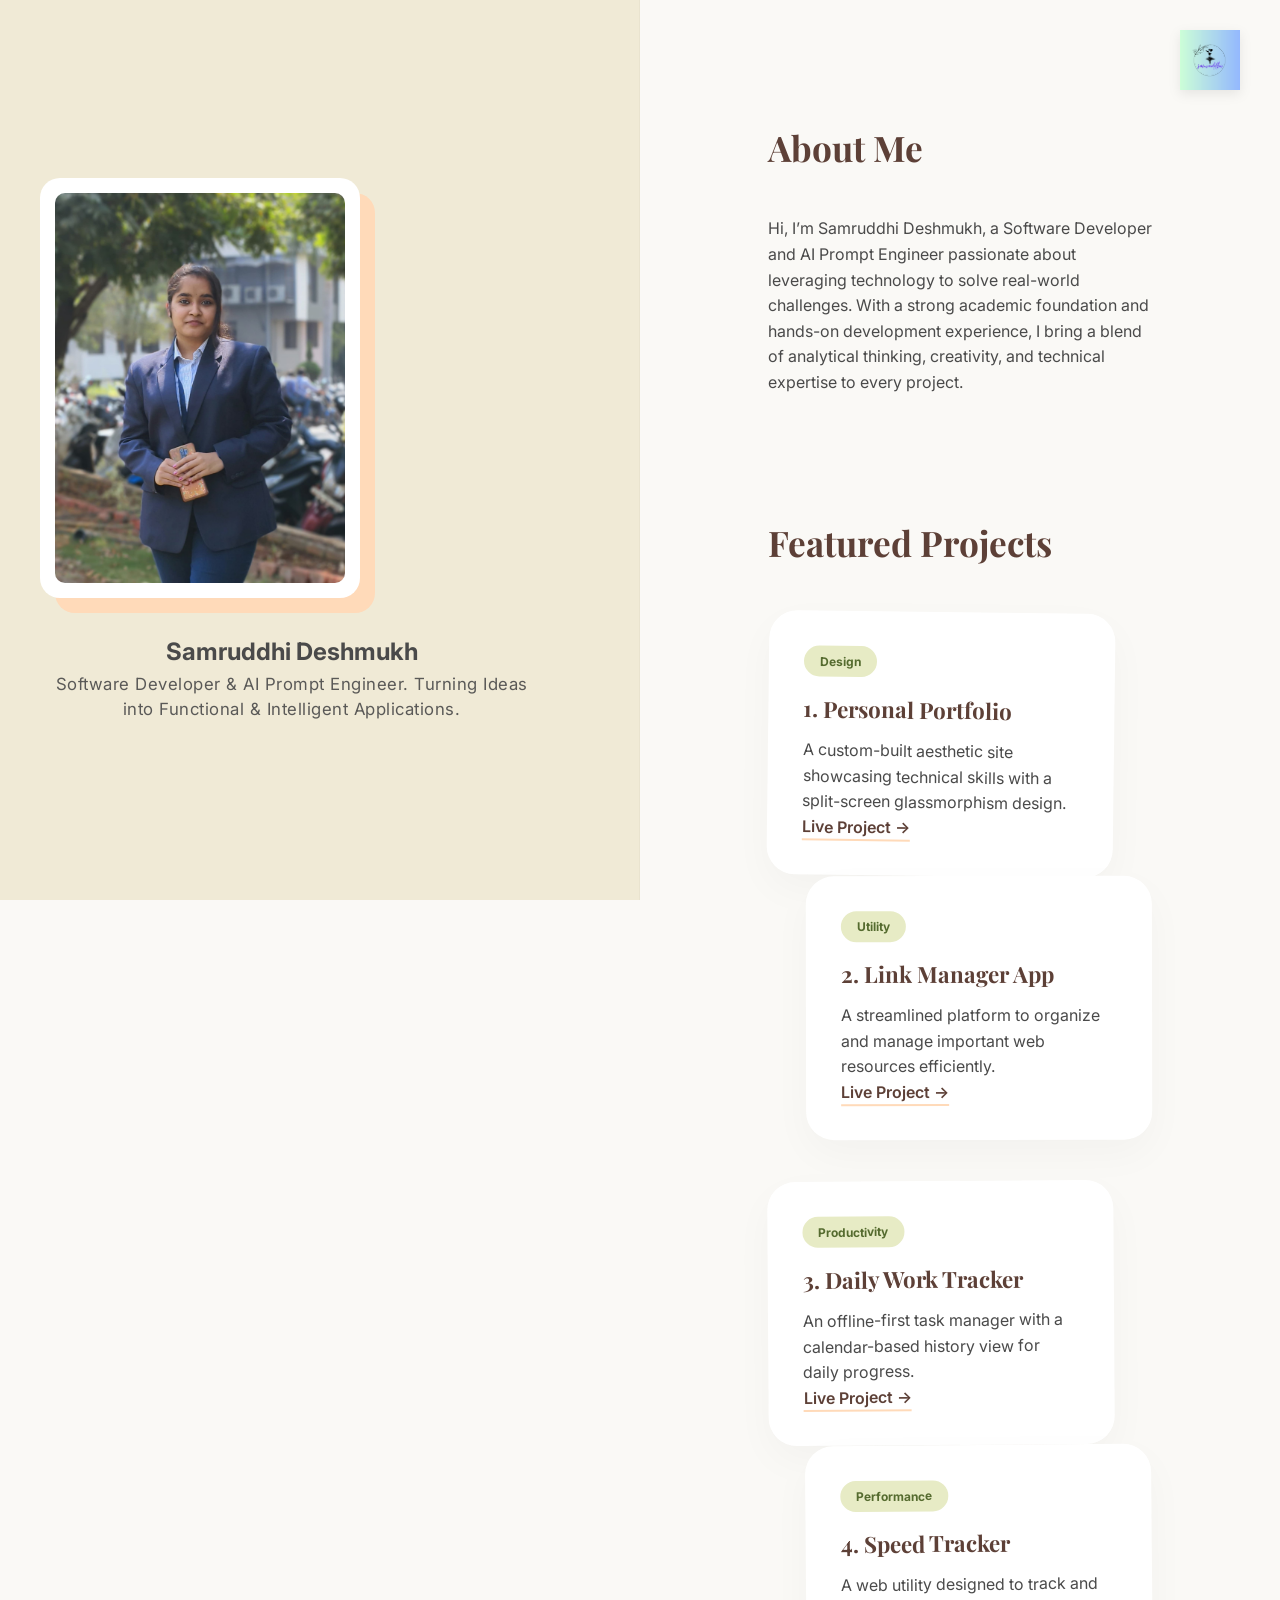
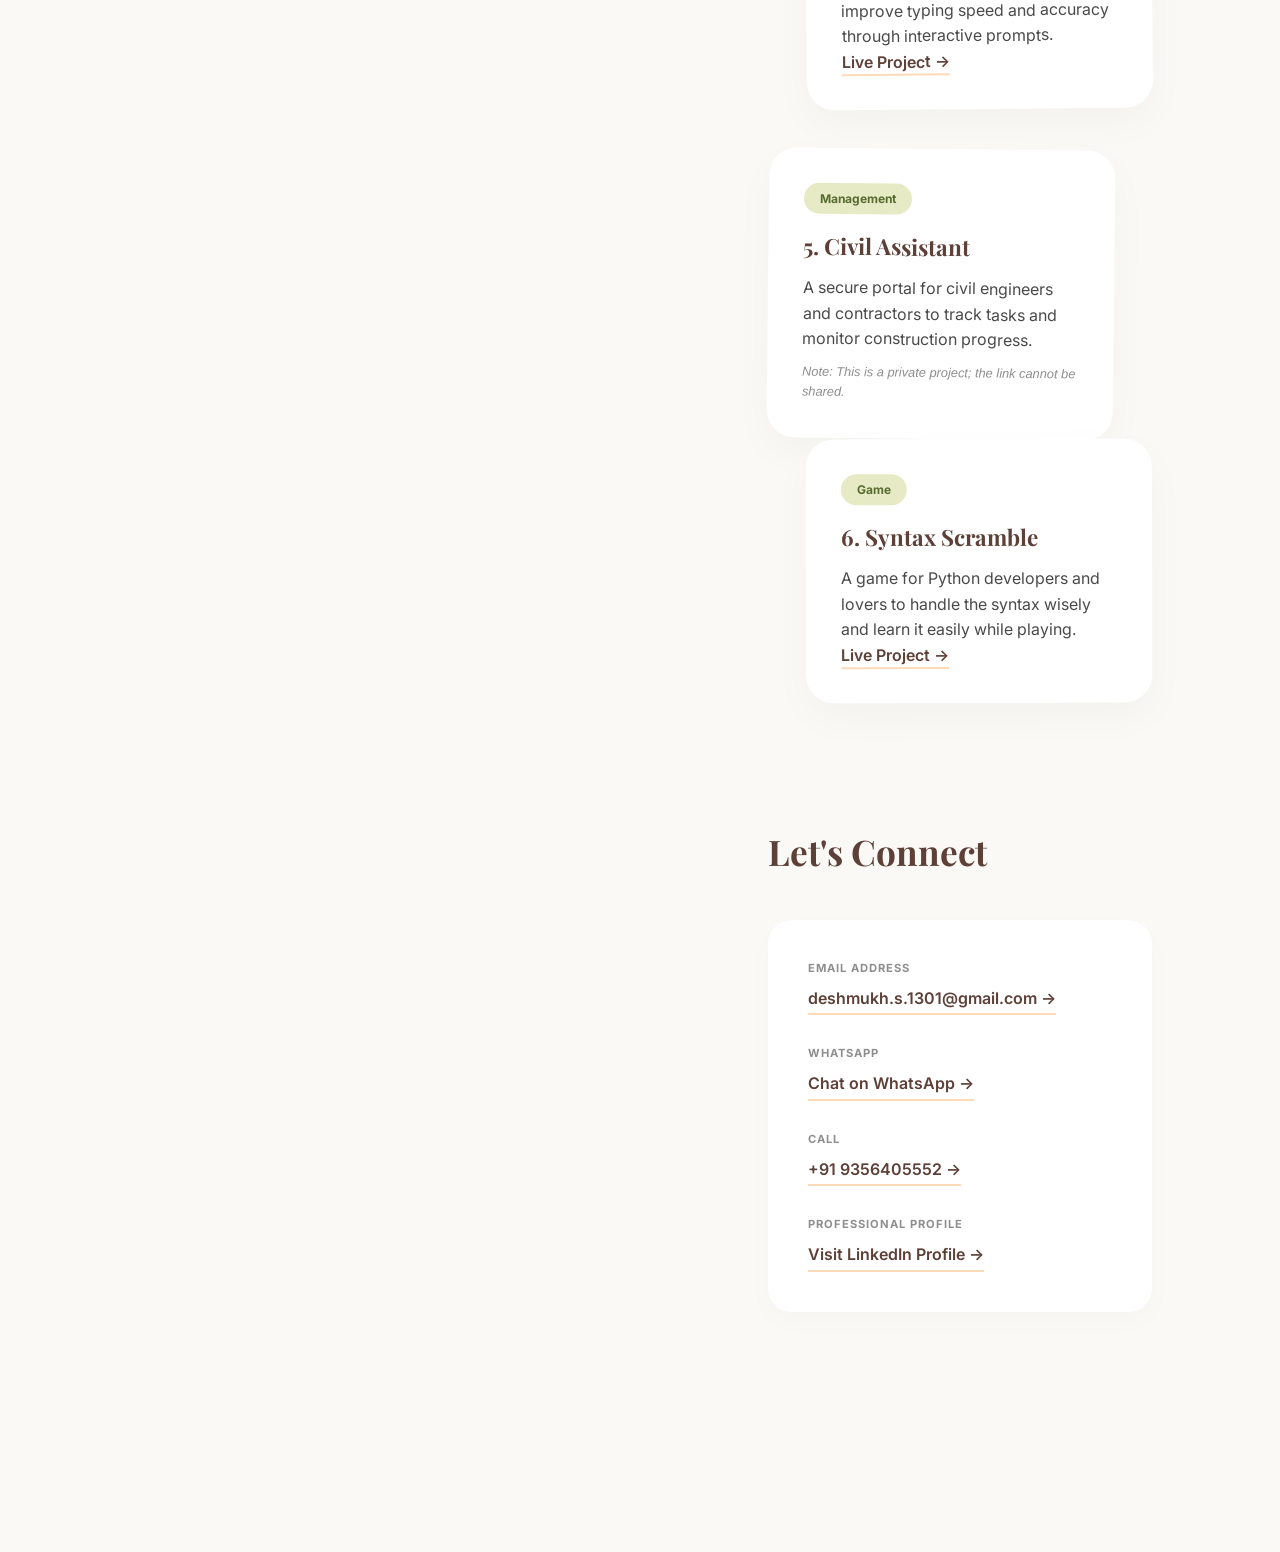
==== commit 1e75e0f5: "Update index.html" ====
--- a/index.html
+++ b/index.html
@@ -115,11 +115,11 @@
                         </div>
 
                         <div class="floating-card">
-    <span class="tag">Game</span>
-    <h3>6. Syntax Scramble</h3>
-    <p>A game for Python developers and lovers to handle the syntax wisely and learn it easily while playing.</p>
-    <a href="https://syntax-scramble-cig2.onrender.com/" target="_blank" class="contact-link">Live Project →</a>
-</div>
+                            <span class="tag">Game</span>
+                            <h3>6. Syntax Scramble</h3>
+                            <p>A game for Python developers and lovers to handle the syntax wisely and learn it easily while playing.</p>
+                            <a href="https://syntax-scramble-cig2.onrender.com/" target="_blank" class="contact-link">Live Project →</a>
+                        </div>
 
                     </div>
                 </article>
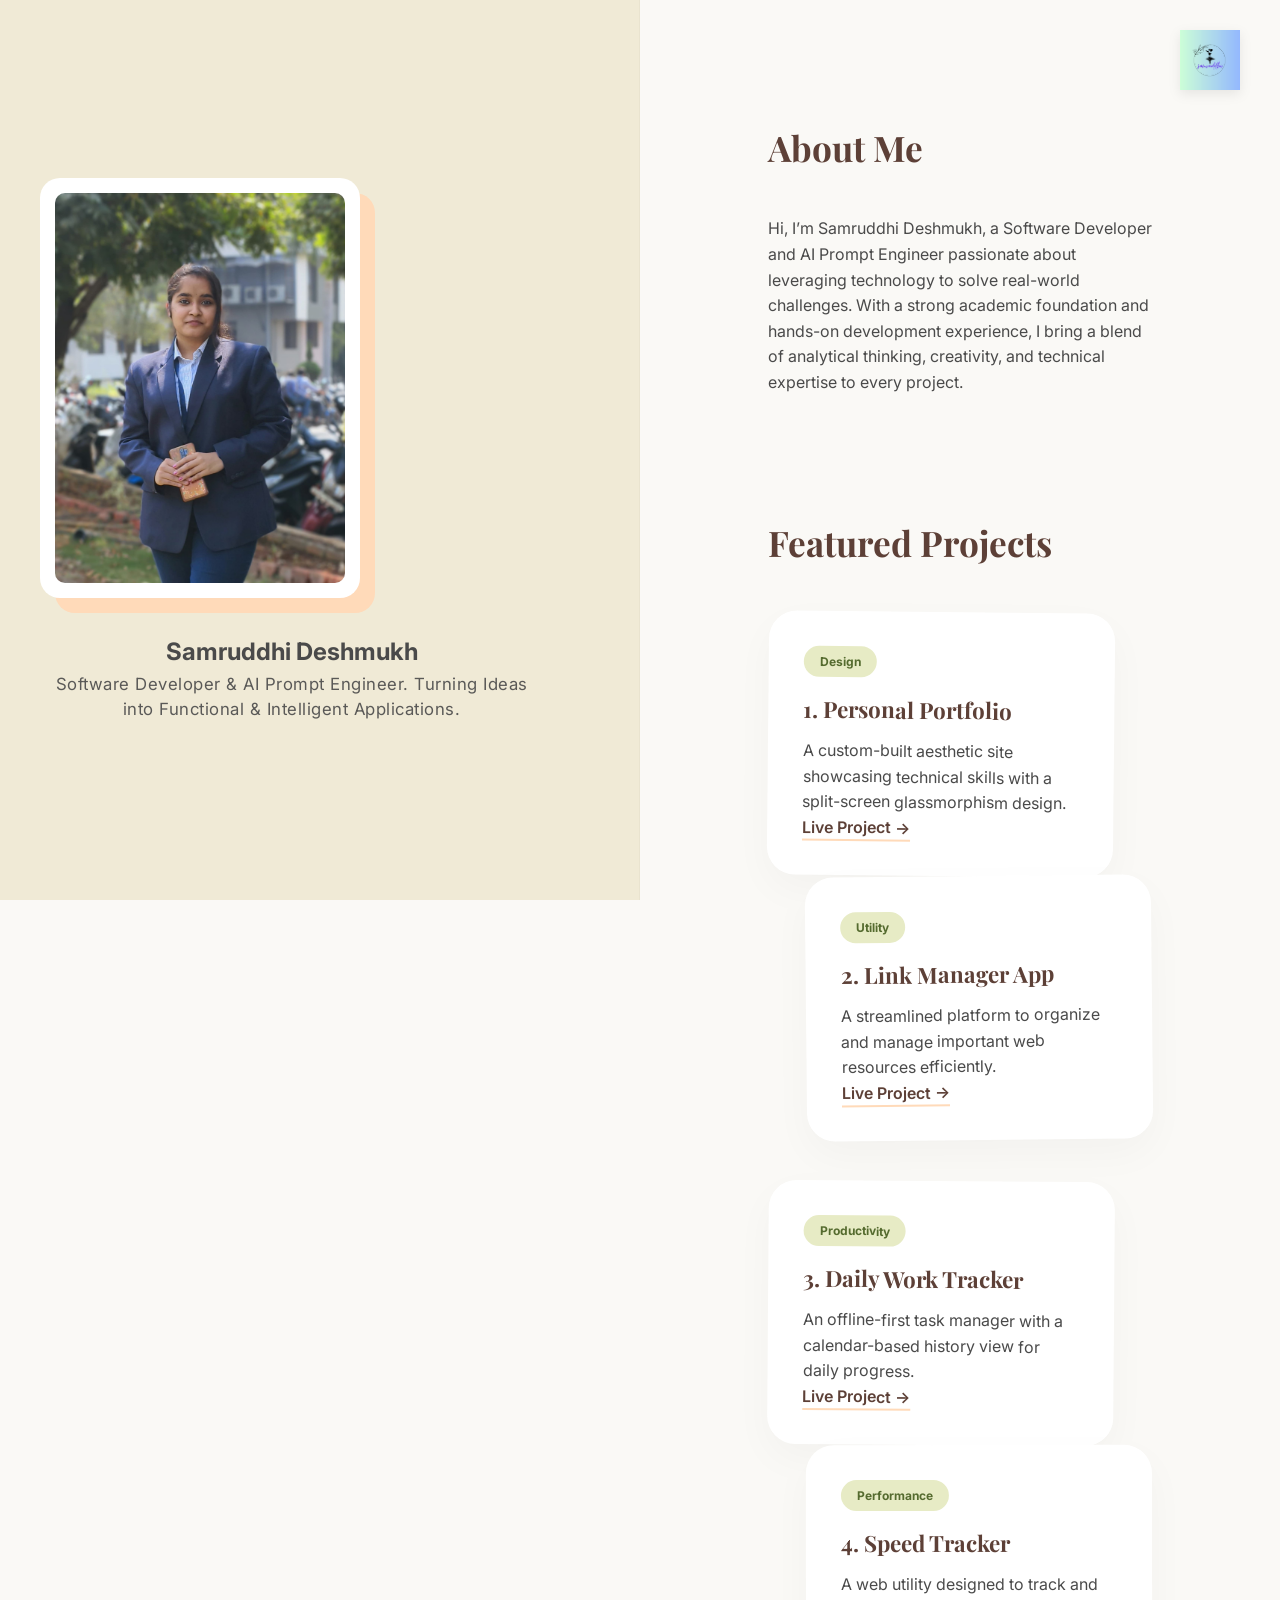
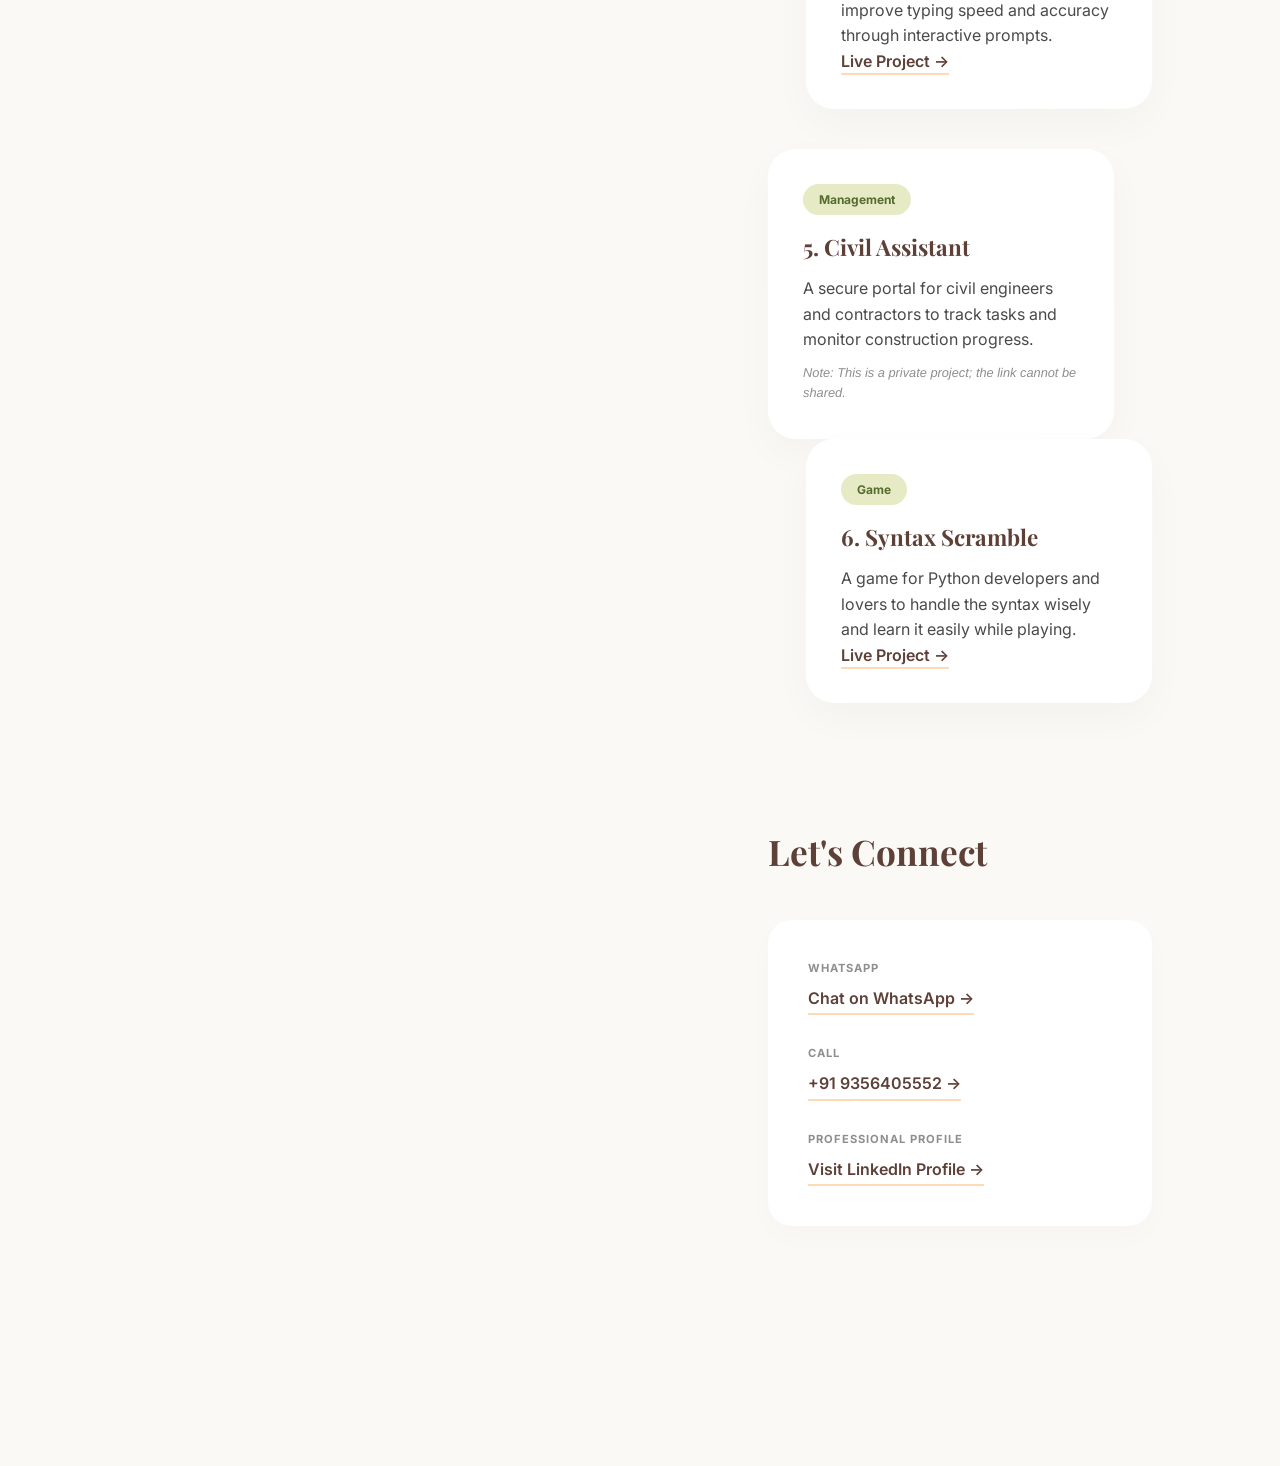
==== commit b3297011: "Update index.html" ====
--- a/index.html
+++ b/index.html
@@ -128,12 +128,6 @@
                     <h2 class="section-title">Let's Connect</h2>
                     
                     <div class="contact-info-grid">
-                        <div class="info-item">
-                            <span class="info-label">Email Address</span>
-                            <a href="mailto:deshmukh.s.1301@gmail.com" class="contact-link">
-                                deshmukh.s.1301@gmail.com →
-                            </a>
-                        </div>
 
                         <div class="info-item">
                             <span class="info-label">WhatsApp</span>
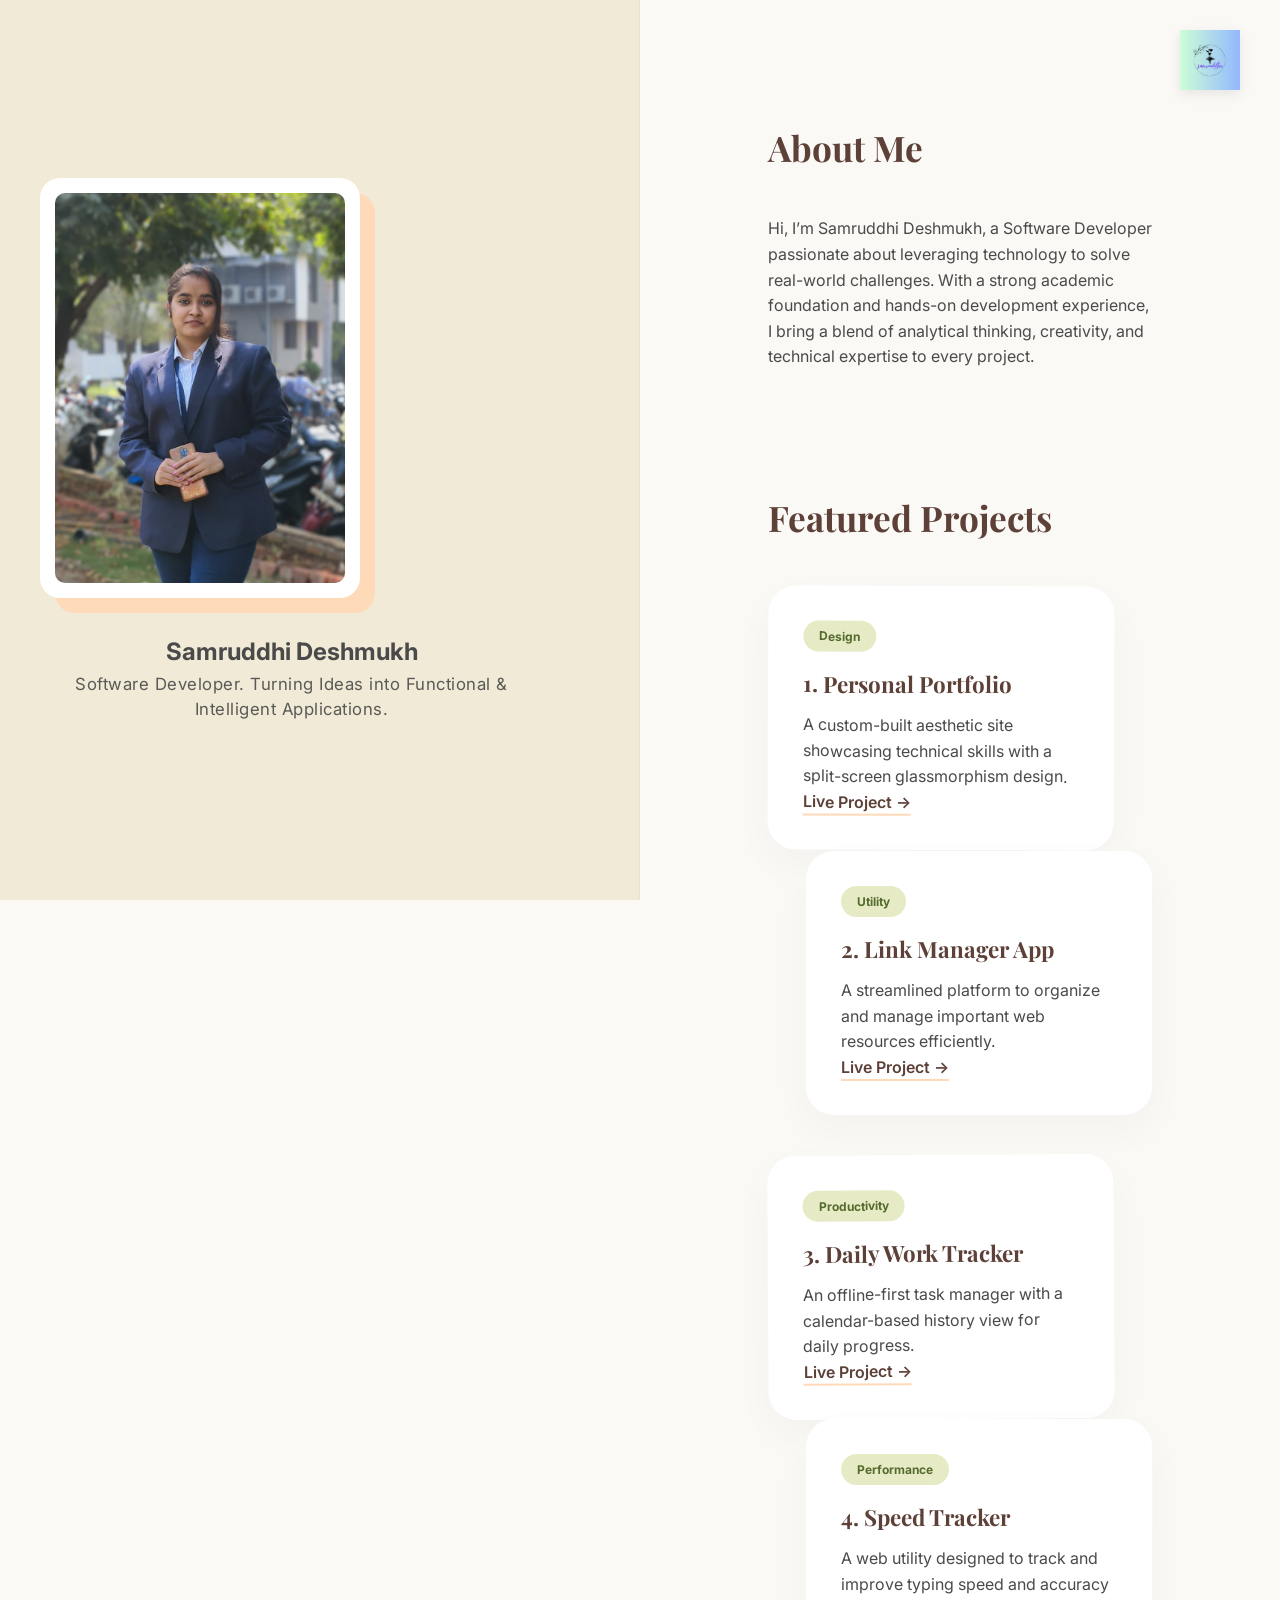
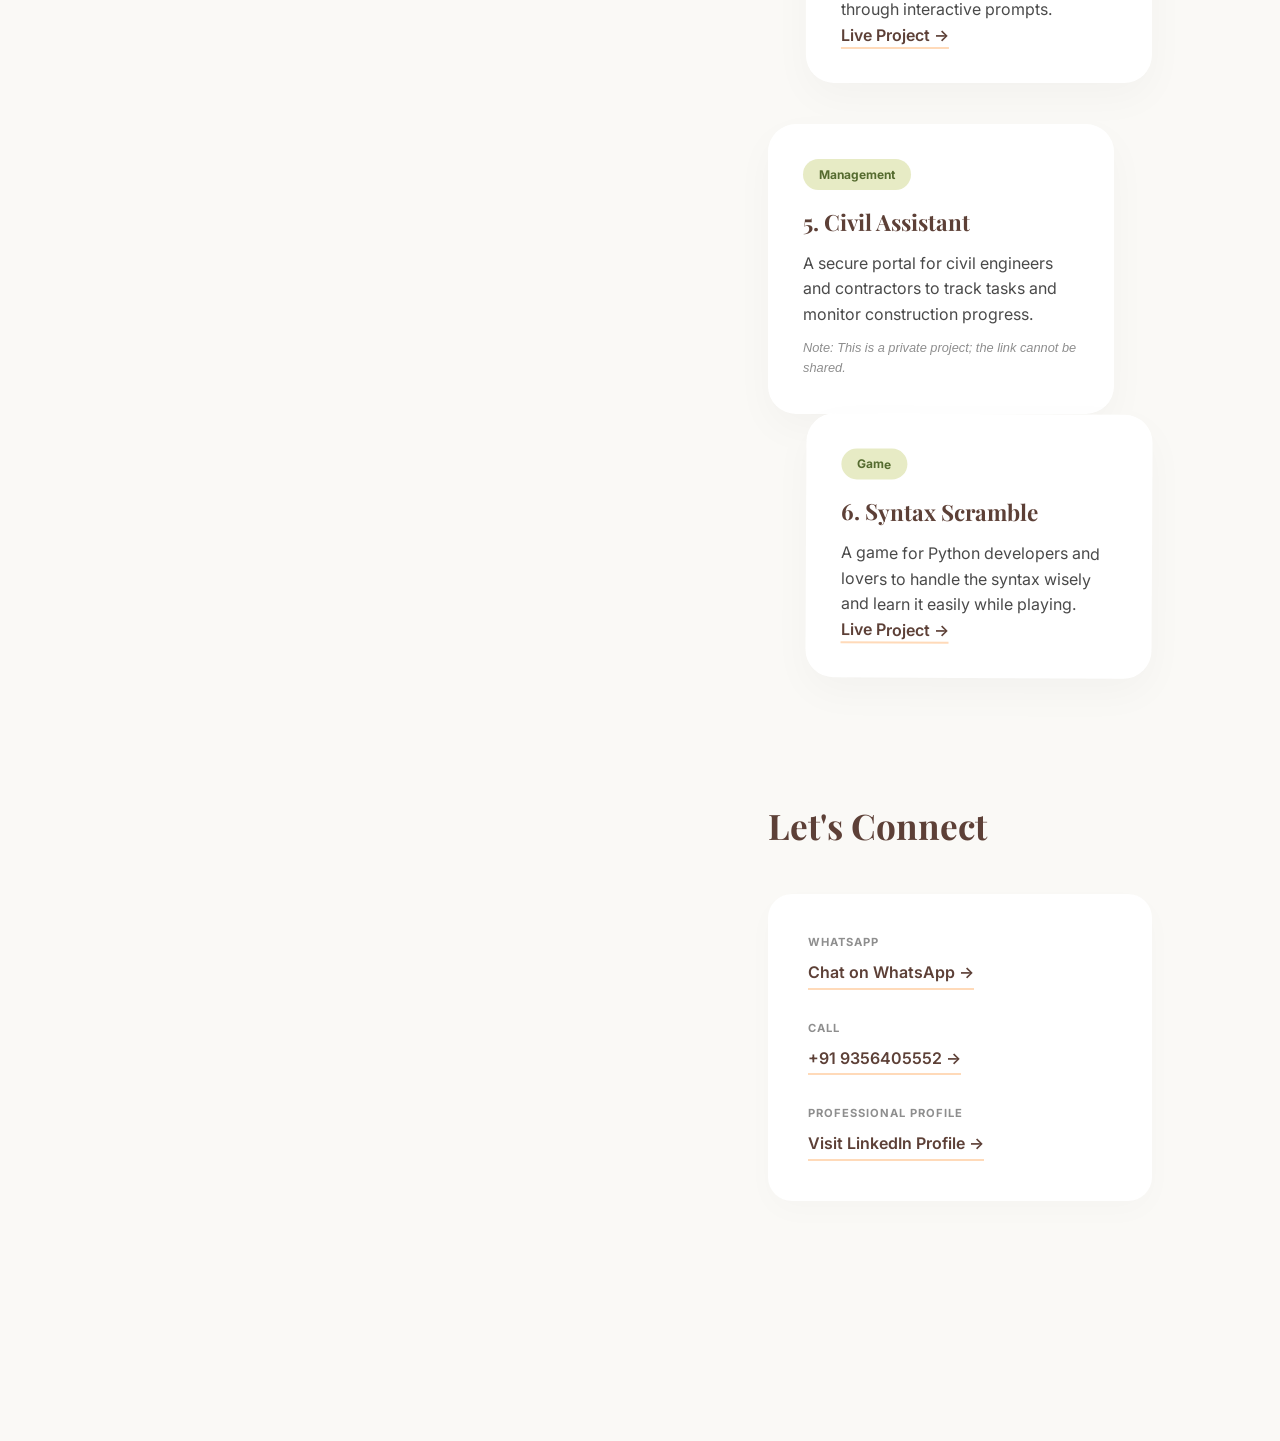
==== commit 0f62db15: "Update index.html" ====
--- a/index.html
+++ b/index.html
@@ -4,13 +4,18 @@
     <meta charset="UTF-8">
     <meta name="viewport" content="width=device-width, initial-scale=1.0">
 
-    <title>Samruddhi Deshmukh | Software Developer & AI Engineer</title>
+    <!-- Tells search engines not to display this page in search results -->
+    <meta name="robots" content="noindex, nofollow">
 
-    <meta name="description" content="Samruddhi Deshmukh is a Software Developer and AI Prompt Engineer specializing in MERN stack, web development, and intelligent applications.">
+    <!-- Cleaned up title -->
+    <title>Samruddhi Deshmukh</title>
+
+    <meta name="description" content="Software Developer specializing in web development and intelligent applications.">
     <meta name="keywords" content="Samruddhi Deshmukh, Software Developer, AI Engineer, MCA Fresher, Portfolio, Pune Developer">
 
-    <meta property="og:title" content="Samruddhi Deshmukh | Portfolio">
-    <meta property="og:description" content="Software Developer & AI Engineer Portfolio">
+    <!-- Open Graph remains for social media sharing clarity -->
+    <meta property="og:title" content="Samruddhi Deshmukh">
+    <meta property="og:description" content="Software Developer Portfolio">
     <meta property="og:image" content="assets/profile.jpg">
     <meta property="og:type" content="website">
     <meta property="og:url" content="https://samruddhi1301.github.io/portfolio/">
@@ -19,6 +24,7 @@
 
     <link href="https://fonts.googleapis.com/css2?family=Inter:wght@300;400;600&family=Playfair+Display:wght@600&display=swap" rel="stylesheet">
 
+    <!-- Linked to your existing style.css -->
     <link rel="stylesheet" href="style.css">
 
     <script type="application/ld+json">
@@ -32,7 +38,7 @@
         "https://github.com/samruddhi1301",
         "https://www.linkedin.com/in/samruddhi-deshmukh-898473277/"
       ],
-      "jobTitle": "Software Developer & AI Prompt Engineer"
+      "jobTitle": "Software Developer"
     }
     </script>
 </head>
@@ -40,7 +46,7 @@
 <body>
 
     <h1 style="position:absolute; left:-9999px;">
-        Samruddhi Deshmukh - Software Developer & AI Prompt Engineer
+        Samruddhi Deshmukh - Software Developer
     </h1>
 
     <nav class="navbar">
@@ -56,7 +62,7 @@
                 <div class="intro-content">
                     <h2>Samruddhi Deshmukh</h2>
                     <p class="subtitle">
-                        Software Developer & AI Prompt Engineer. Turning Ideas into Functional & Intelligent Applications.
+                        Software Developer. Turning Ideas into Functional & Intelligent Applications.
                     </p>
                 </div>
             </div>
@@ -68,7 +74,7 @@
                 <article class="section-block">
                     <h2 class="section-title">About Me</h2>
                     <p class="about-text">
-                        Hi, I’m Samruddhi Deshmukh, a Software Developer and AI Prompt Engineer passionate about leveraging technology to solve real-world challenges. 
+                        Hi, I’m Samruddhi Deshmukh, a Software Developer passionate about leveraging technology to solve real-world challenges. 
                         With a strong academic foundation and hands-on development experience, I bring a blend of analytical thinking, creativity, and technical expertise to every project.
                     </p>
                 </article>
@@ -156,6 +162,7 @@
         </section>
     </main>
 
+    <!-- Linked to your existing script.js -->
     <script src="script.js"></script>
 </body>
 </html>
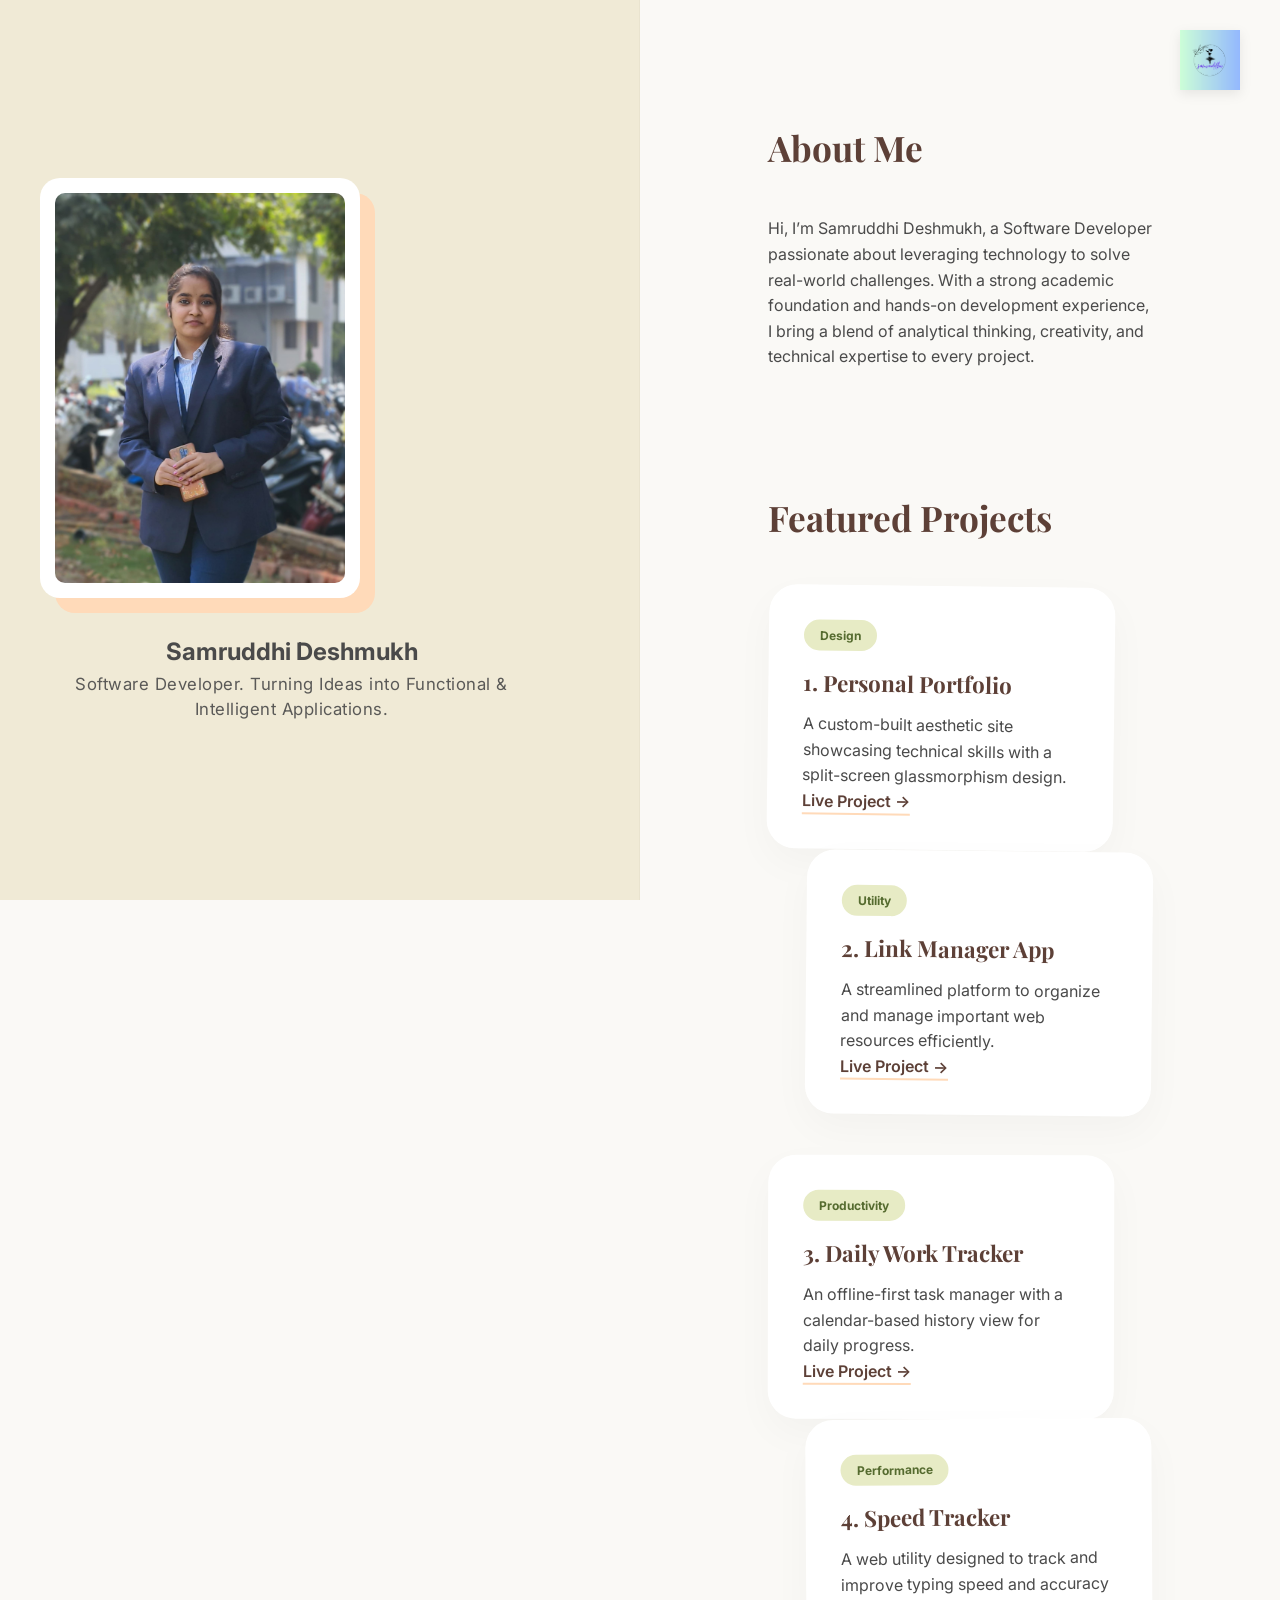
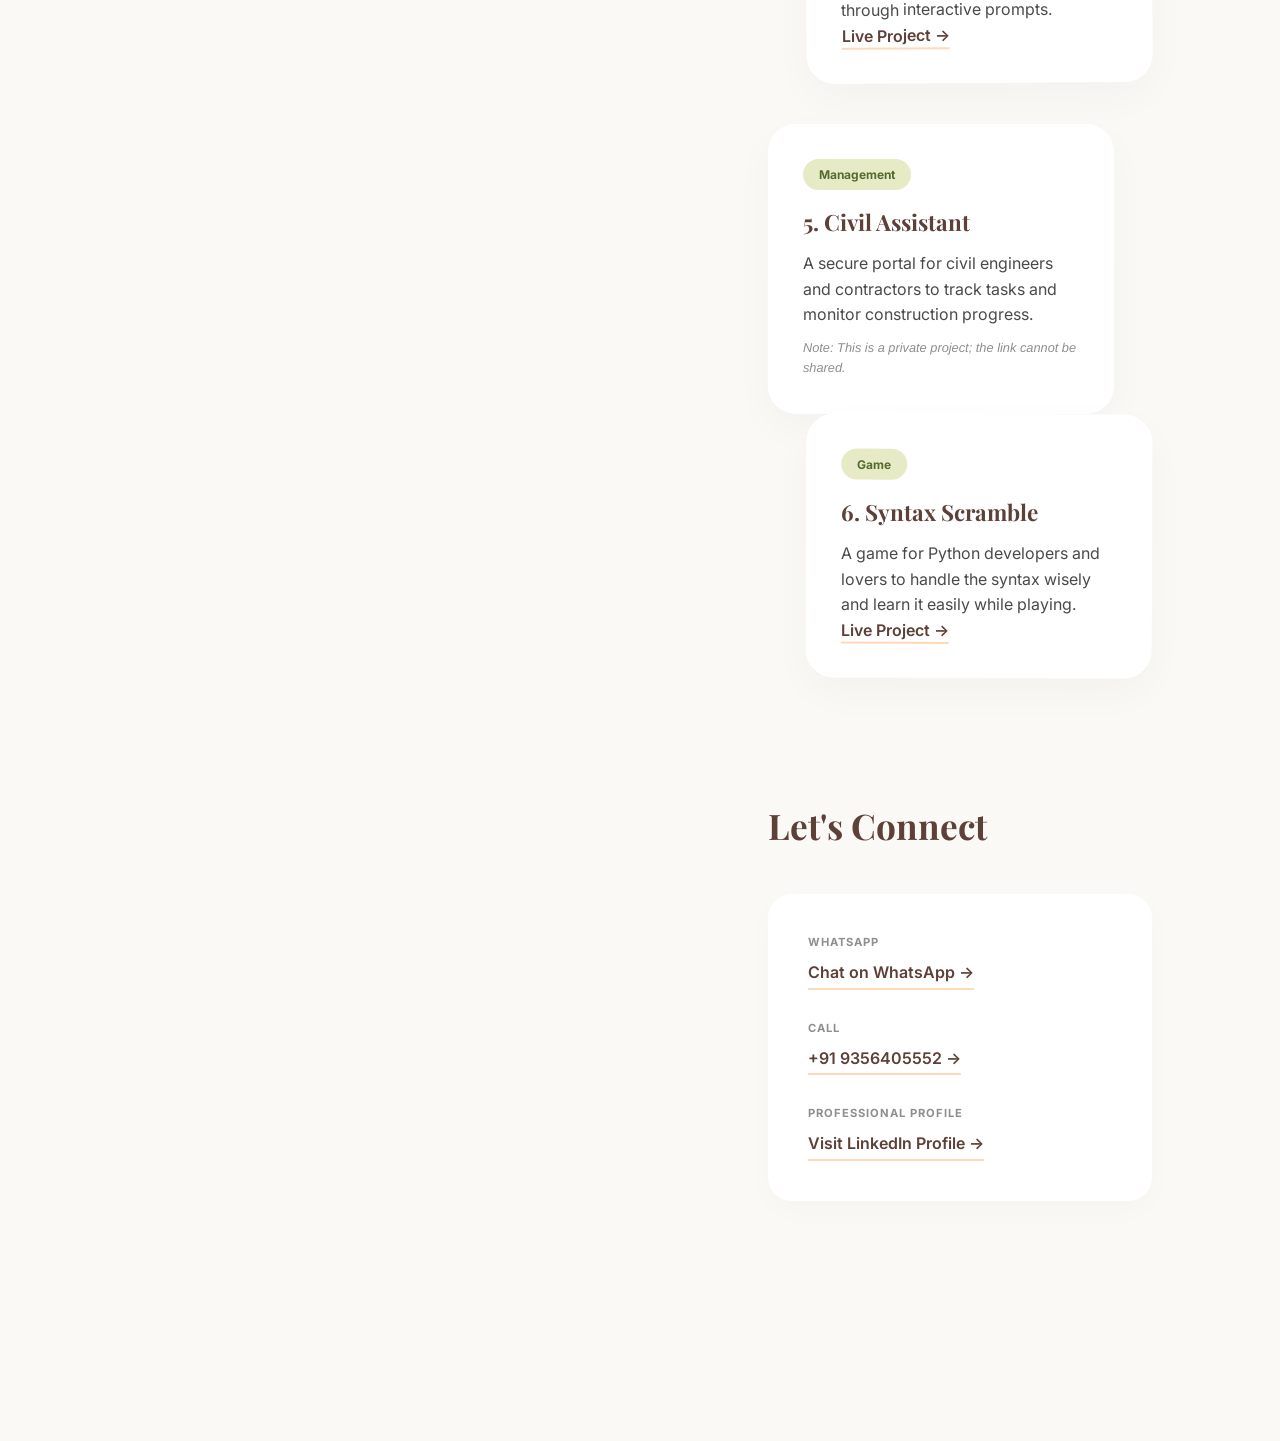
==== commit 95bb0fb3: "new Update index.html" ====
--- a/index.html
+++ b/index.html
@@ -4,16 +4,16 @@
     <meta charset="UTF-8">
     <meta name="viewport" content="width=device-width, initial-scale=1.0">
 
-    <!-- Tells search engines not to display this page in search results -->
-    <meta name="robots" content="noindex, nofollow">
+    <!-- ALLOW SEARCH ENGINES: Removed 'noindex' so Google can show your updated title -->
+    <meta name="robots" content="index, follow">
 
-    <!-- Cleaned up title -->
+    <!-- CLEAN TITLE: This replaces 'Samruddhi Deshmukh | Portfolio' in search results -->
     <title>Samruddhi Deshmukh</title>
 
     <meta name="description" content="Software Developer specializing in web development and intelligent applications.">
     <meta name="keywords" content="Samruddhi Deshmukh, Software Developer, AI Engineer, MCA Fresher, Portfolio, Pune Developer">
 
-    <!-- Open Graph remains for social media sharing clarity -->
+    <!-- Open Graph for professional social media sharing -->
     <meta property="og:title" content="Samruddhi Deshmukh">
     <meta property="og:description" content="Software Developer Portfolio">
     <meta property="og:image" content="assets/profile.jpg">
@@ -21,10 +21,7 @@
     <meta property="og:url" content="https://samruddhi1301.github.io/portfolio/">
 
     <link rel="icon" href="assets/logo.png">
-
     <link href="https://fonts.googleapis.com/css2?family=Inter:wght@300;400;600&family=Playfair+Display:wght@600&display=swap" rel="stylesheet">
-
-    <!-- Linked to your existing style.css -->
     <link rel="stylesheet" href="style.css">
 
     <script type="application/ld+json">
@@ -44,7 +41,7 @@
 </head>
 
 <body>
-
+    <!-- Hidden H1 for SEO without affecting your soft/pastel design -->
     <h1 style="position:absolute; left:-9999px;">
         Samruddhi Deshmukh - Software Developer
     </h1>
@@ -134,7 +131,6 @@
                     <h2 class="section-title">Let's Connect</h2>
                     
                     <div class="contact-info-grid">
-
                         <div class="info-item">
                             <span class="info-label">WhatsApp</span>
                             <a href="https://wa.me/919356405552" target="_blank" class="contact-link">
@@ -157,12 +153,10 @@
                         </div>
                     </div>
                 </article>
-
             </div>
         </section>
     </main>
 
-    <!-- Linked to your existing script.js -->
     <script src="script.js"></script>
 </body>
 </html>
